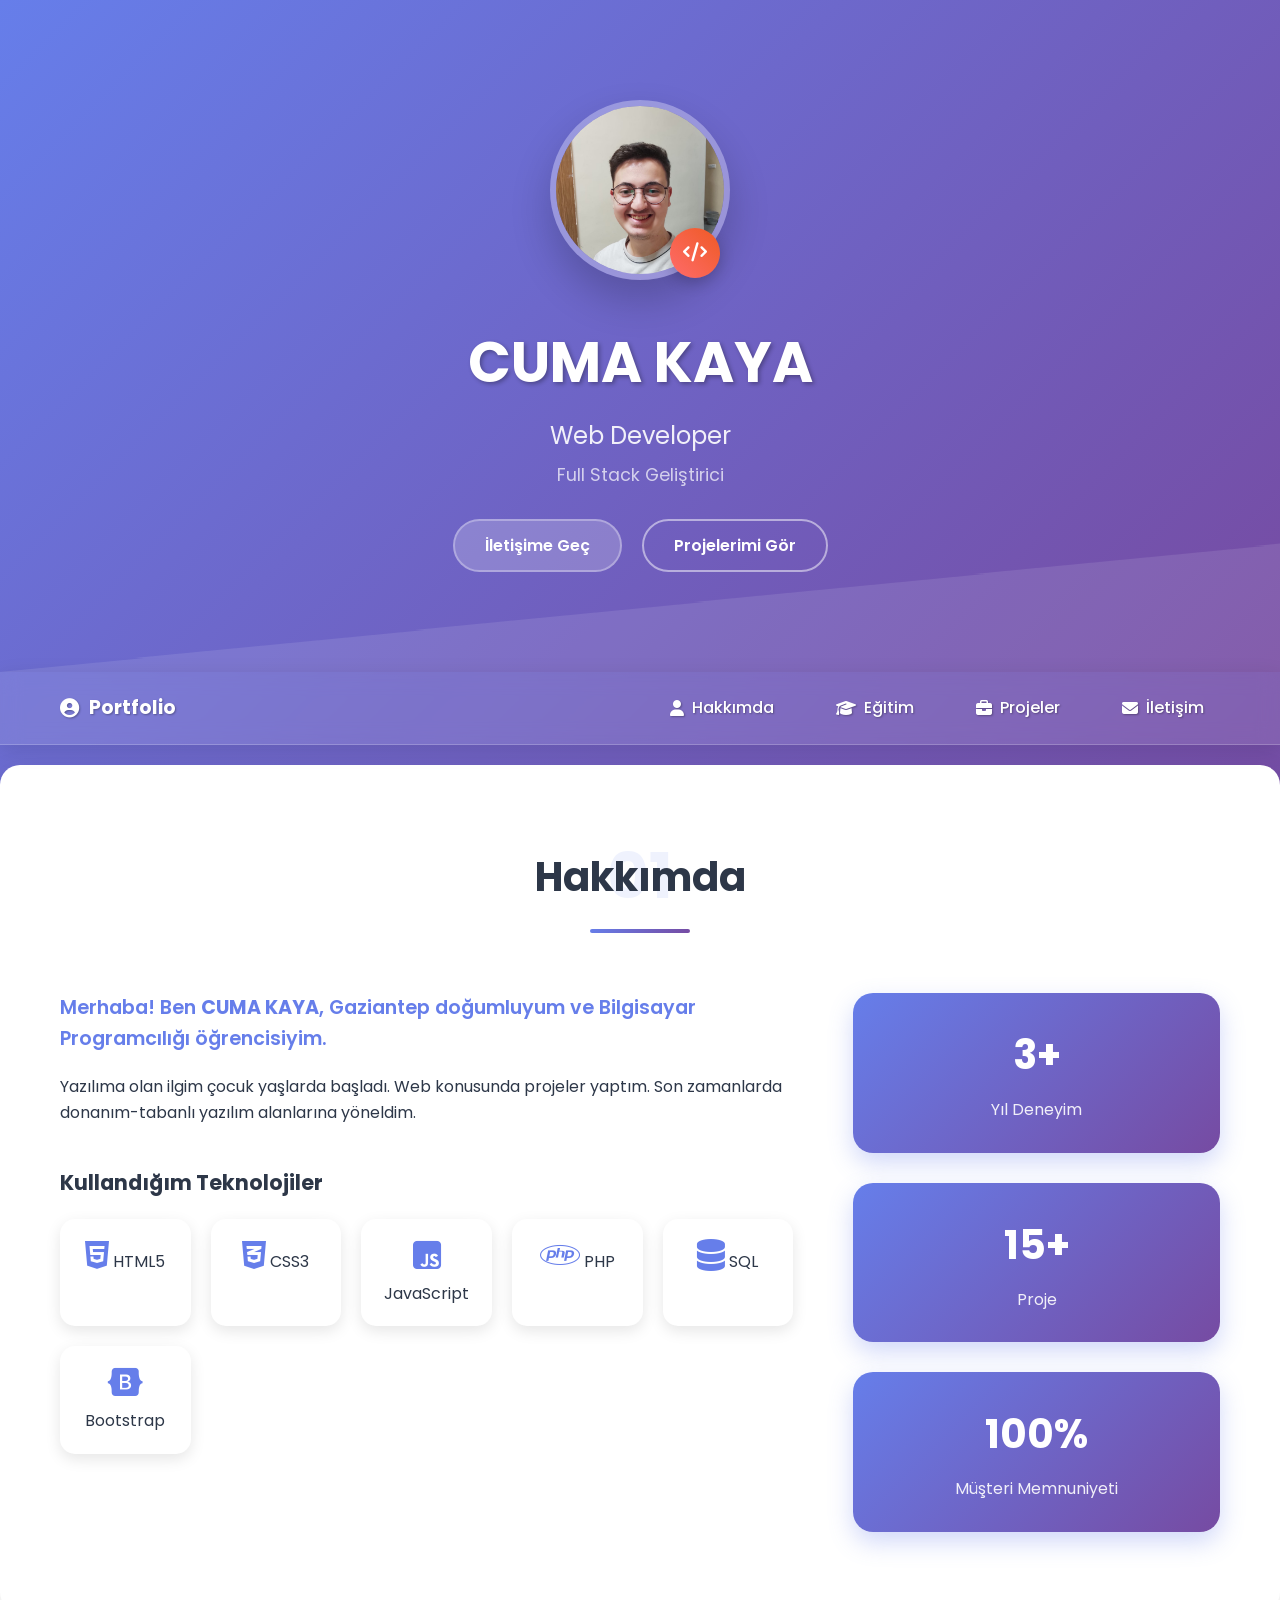
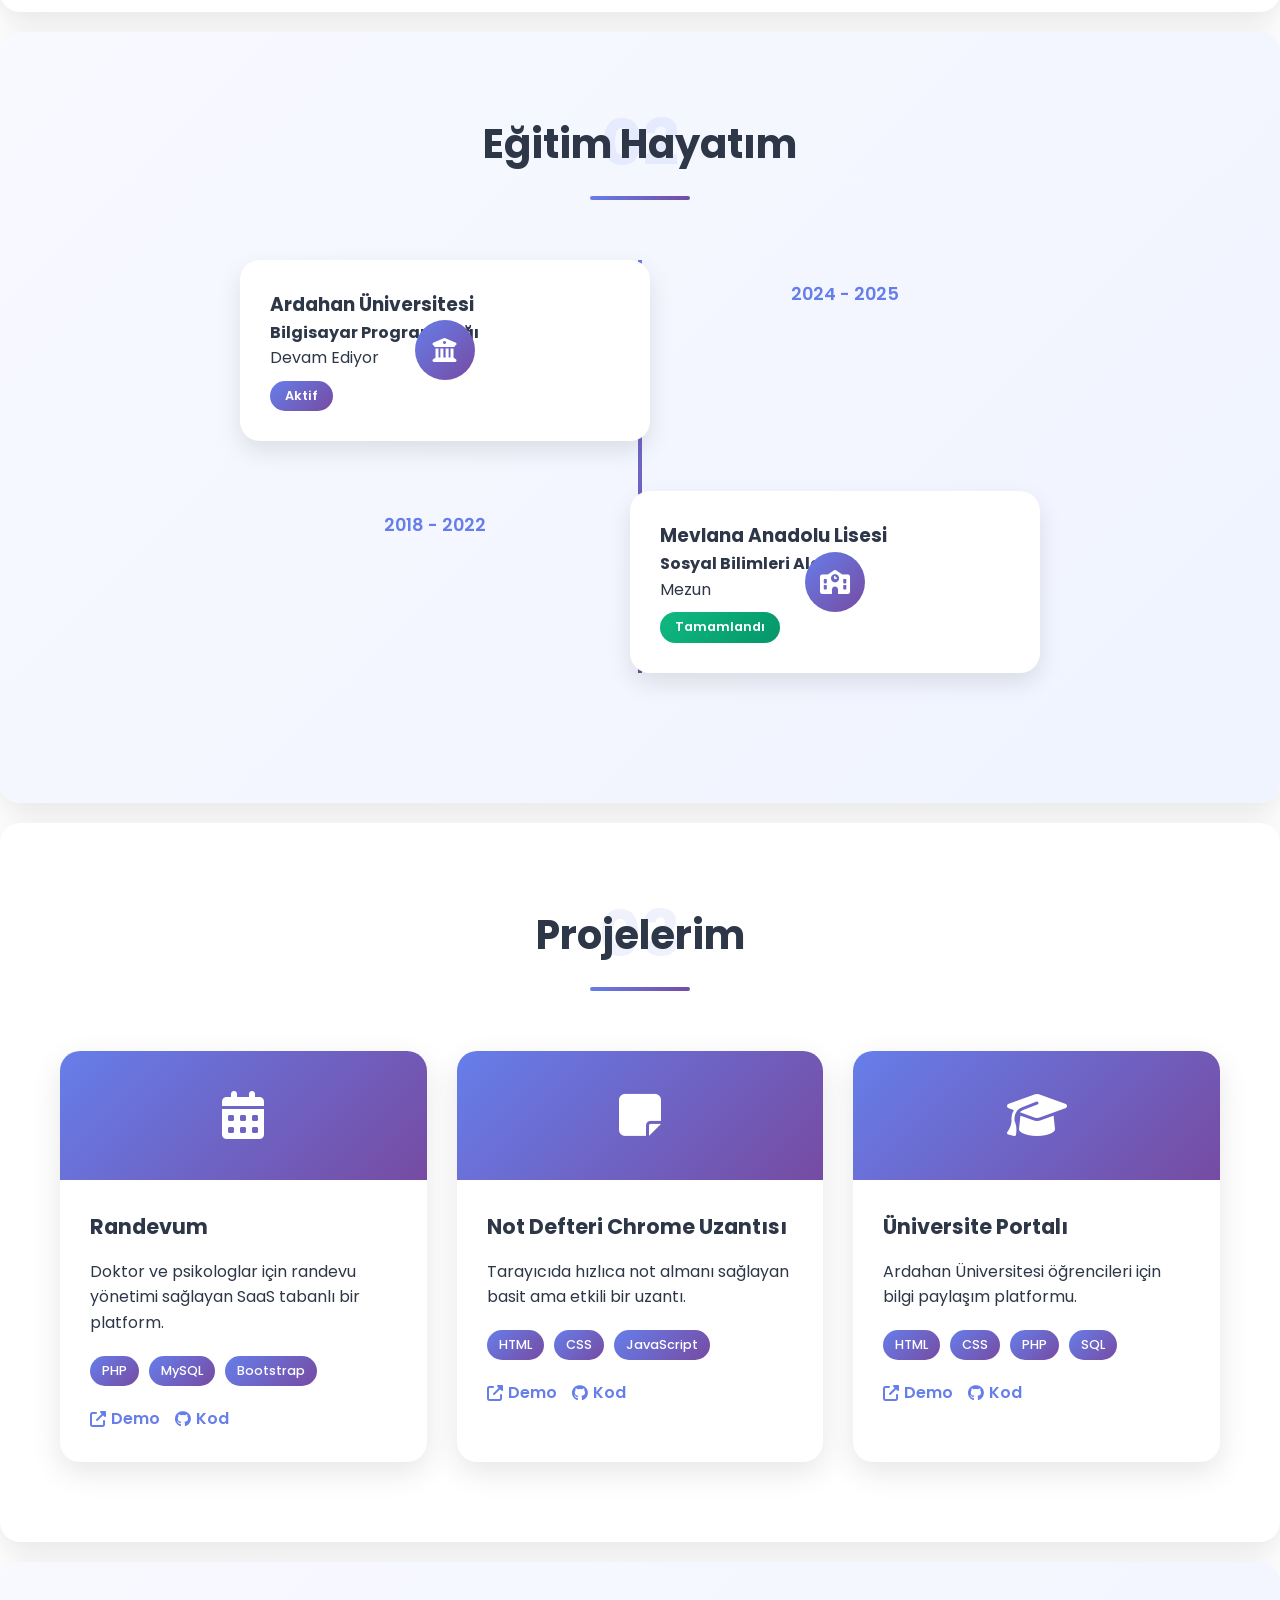
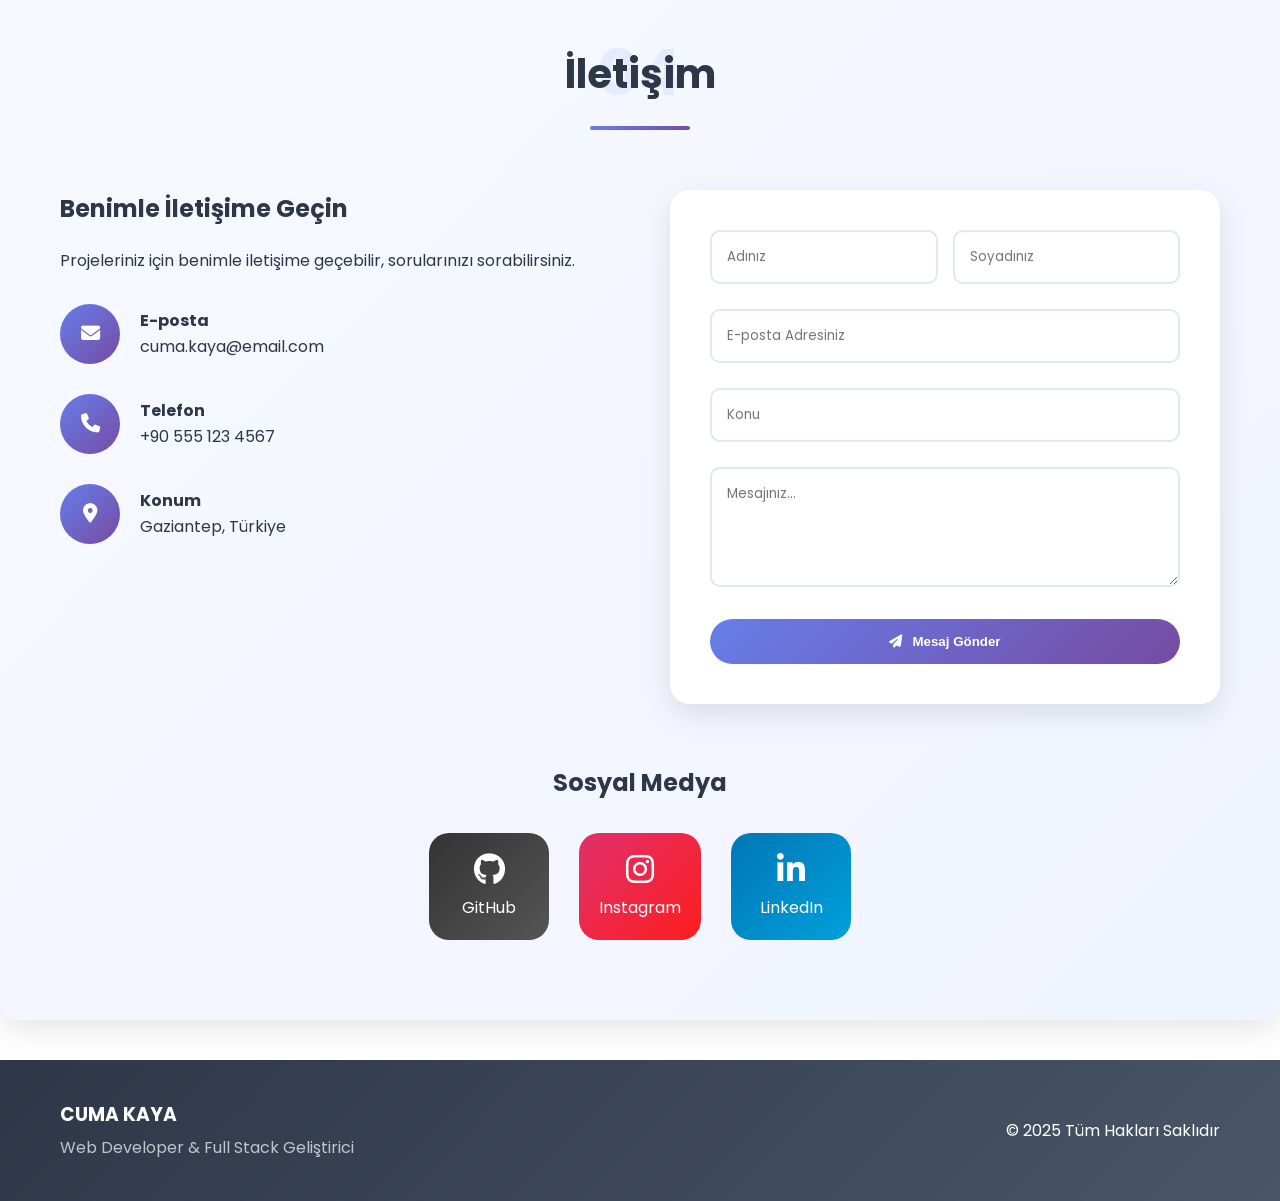
==== index.html @ f55d23ac "Add files via upload" ====
<!DOCTYPE html>
<html lang="tr">
<head>
    <meta charset="UTF-8">
    <meta name="viewport" content="width=device-width, initial-scale=1.0">
    <title>CUMA KAYA - CV Web Sitem</title>
    <link rel="stylesheet" href="style.css">
    <!-- Font Awesome CDN için -->
    <link rel="stylesheet" href="https://cdnjs.cloudflare.com/ajax/libs/font-awesome/6.4.0/css/all.min.css">
    <!-- Google Fonts -->
    <link href="https://fonts.googleapis.com/css2?family=Poppins:wght@300;400;500;600;700&display=swap" rel="stylesheet">
</head>
<body>
    <!-- Header ve Profil -->
    <header>
        <div class="header-bg"></div>
        <div class="container">
            <div class="profil-container">
                <img src="ck.jpg" alt="CUMA KAYA Profil Fotoğrafı" class="profil-resmi">
                <div class="profil-badge">
                    <i class="fas fa-code"></i>
                </div>
            </div>
            <h1>CUMA KAYA</h1>
            <p class="meslek">Web Developer</p>
            <p class="alt-baslik">Full Stack Geliştirici</p>
            <div class="header-buttons">
                <a href="#iletisim" class="btn-primary">İletişime Geç</a>
                <a href="#calismalarim" class="btn-secondary">Projelerimi Gör</a>
            </div>
        </div>
    </header>

    <!-- Navigasyon -->
    <nav>
        <div class="container">
            <div class="nav-brand">
                <i class="fas fa-user-circle"></i>
                <span>Portfolio</span>
            </div>
            <ul class="nav-menu">
                <li><a href="#hakkimda"><i class="fas fa-user"></i> Hakkımda</a></li>
                <li><a href="#egitimlerim"><i class="fas fa-graduation-cap"></i> Eğitim</a></li>
                <li><a href="#calismalarim"><i class="fas fa-briefcase"></i> Projeler</a></li>
                <li><a href="#iletisim"><i class="fas fa-envelope"></i> İletişim</a></li>
            </ul>
            <div class="hamburger">
                <span></span>
                <span></span>
                <span></span>
            </div>
        </div>
    </nav>

    <main>
        <!-- Hakkımda Bölümü -->
        <section id="hakkimda" class="bolum">
            <div class="container">
                <div class="bolum-header">
                    <span class="bolum-number">01</span>
                    <h2>Hakkımda</h2>
                    <div class="bolum-line"></div>
                </div>
                <div class="hakkimda-content">
                    <div class="hakkimda-text">
                        <p class="intro-text">Merhaba! Ben <strong>CUMA KAYA</strong>, Gaziantep doğumluyum ve Bilgisayar Programcılığı öğrencisiyim.</p>
                        <p>Yazılıma olan ilgim çocuk yaşlarda başladı. Web konusunda projeler yaptım. Son zamanlarda donanım-tabanlı yazılım alanlarına yöneldim.</p>
                        
                        <div class="teknolojiler">
                            <h3>Kullandığım Teknolojiler</h3>
                            <div class="tech-grid">
                                <div class="tech-item">
                                    <i class="fab fa-html5"></i>
                                    <span>HTML5</span>
                                </div>
                                <div class="tech-item">
                                    <i class="fab fa-css3-alt"></i>
                                    <span>CSS3</span>
                                </div>
                                <div class="tech-item">
                                    <i class="fab fa-js-square"></i>
                                    <span>JavaScript</span>
                                </div>
                                <div class="tech-item">
                                    <i class="fab fa-php"></i>
                                    <span>PHP</span>
                                </div>
                                <div class="tech-item">
                                    <i class="fas fa-database"></i>
                                    <span>SQL</span>
                                </div>
                                <div class="tech-item">
                                    <i class="fab fa-bootstrap"></i>
                                    <span>Bootstrap</span>
                                </div>
                            </div>
                        </div>
                    </div>
                    <div class="hakkimda-stats">
                        <div class="stat-item">
                            <div class="stat-number">3+</div>
                            <div class="stat-label">Yıl Deneyim</div>
                        </div>
                        <div class="stat-item">
                            <div class="stat-number">15+</div>
                            <div class="stat-label">Proje</div>
                        </div>
                        <div class="stat-item">
                            <div class="stat-number">100%</div>
                            <div class="stat-label">Müşteri Memnuniyeti</div>
                        </div>
                    </div>
                </div>
            </div>
        </section>

        <!-- Eğitimlerim Bölümü -->
        <section id="egitimlerim" class="bolum">
            <div class="container">
                <div class="bolum-header">
                    <span class="bolum-number">02</span>
                    <h2>Eğitim Hayatım</h2>
                    <div class="bolum-line"></div>
                </div>
                <div class="timeline">
                    <div class="timeline-item">
                        <div class="timeline-date">2024 - 2025</div>
                        <div class="timeline-content">
                            <div class="timeline-icon">
                                <i class="fas fa-university"></i>
                            </div>
                            <h3>Ardahan Üniversitesi</h3>
                            <h4>Bilgisayar Programcılığı</h4>
                            <p>Devam Ediyor</p>
                            <div class="timeline-badge">Aktif</div>
                        </div>
                    </div>
                    <div class="timeline-item">
                        <div class="timeline-date">2018 - 2022</div>
                        <div class="timeline-content">
                            <div class="timeline-icon">
                                <i class="fas fa-school"></i>
                            </div>
                            <h3>Mevlana Anadolu Lisesi</h3>
                            <h4>Sosyal Bilimleri Alanı</h4>
                            <p>Mezun</p>
                            <div class="timeline-badge completed">Tamamlandı</div>
                        </div>
                    </div>
                </div>
            </div>
        </section>

        <!-- Çalışmalarım Bölümü -->
        <section id="calismalarim" class="bolum">
            <div class="container">
                <div class="bolum-header">
                    <span class="bolum-number">03</span>
                    <h2>Projelerim</h2>
                    <div class="bolum-line"></div>
                </div>
                <div class="projeler-grid">
                    <div class="proje-kart">
                        <div class="proje-image">
                            <i class="fas fa-calendar-alt"></i>
                        </div>
                        <div class="proje-content">
                            <h3>Randevum</h3>
                            <p>Doktor ve psikologlar için randevu yönetimi sağlayan SaaS tabanlı bir platform.</p>
                            <div class="proje-tech">
                                <span>PHP</span>
                                <span>MySQL</span>
                                <span>Bootstrap</span>
                            </div>
                            <div class="proje-links">
                                <a href="#" class="proje-link">
                                    <i class="fas fa-external-link-alt"></i>
                                    Demo
                                </a>
                                <a href="#" class="proje-link">
                                    <i class="fab fa-github"></i>
                                    Kod
                                </a>
                            </div>
                        </div>
                    </div>

                    <div class="proje-kart">
                        <div class="proje-image">
                            <i class="fas fa-sticky-note"></i>
                        </div>
                        <div class="proje-content">
                            <h3>Not Defteri Chrome Uzantısı</h3>
                            <p>Tarayıcıda hızlıca not almanı sağlayan basit ama etkili bir uzantı.</p>
                            <div class="proje-tech">
                                <span>HTML</span>
                                <span>CSS</span>
                                <span>JavaScript</span>
                            </div>
                            <div class="proje-links">
                                <a href="#" class="proje-link">
                                    <i class="fas fa-external-link-alt"></i>
                                    Demo
                                </a>
                                <a href="#" class="proje-link">
                                    <i class="fab fa-github"></i>
                                    Kod
                                </a>
                            </div>
                        </div>
                    </div>

                    <div class="proje-kart">
                        <div class="proje-image">
                            <i class="fas fa-graduation-cap"></i>
                        </div>
                        <div class="proje-content">
                            <h3>Üniversite Portalı</h3>
                            <p>Ardahan Üniversitesi öğrencileri için bilgi paylaşım platformu.</p>
                            <div class="proje-tech">
                                <span>HTML</span>
                                <span>CSS</span>
                                <span>PHP</span>
                                <span>SQL</span>
                            </div>
                            <div class="proje-links">
                                <a href="#" class="proje-link">
                                    <i class="fas fa-external-link-alt"></i>
                                    Demo
                                </a>
                                <a href="#" class="proje-link">
                                    <i class="fab fa-github"></i>
                                    Kod
                                </a>
                            </div>
                        </div>
                    </div>
                </div>
            </div>
        </section>

        <!-- İletişim Bölümü -->
        <section id="iletisim" class="bolum">
            <div class="container">
                <div class="bolum-header">
                    <span class="bolum-number">04</span>
                    <h2>İletişim</h2>
                    <div class="bolum-line"></div>
                </div>
                <div class="iletisim-wrapper">
                    <div class="iletisim-info">
                        <h3>Benimle İletişime Geçin</h3>
                        <p>Projeleriniz için benimle iletişime geçebilir, sorularınızı sorabilirsiniz.</p>
                        
                        <div class="iletisim-item">
                            <div class="iletisim-icon">
                                <i class="fas fa-envelope"></i>
                            </div>
                            <div>
                                <h4>E-posta</h4>
                                <p>cuma.kaya@email.com</p>
                            </div>
                        </div>
                        
                        <div class="iletisim-item">
                            <div class="iletisim-icon">
                                <i class="fas fa-phone"></i>
                            </div>
                            <div>
                                <h4>Telefon</h4>
                                <p>+90 555 123 4567</p>
                            </div>
                        </div>
                        
                        <div class="iletisim-item">
                            <div class="iletisim-icon">
                                <i class="fas fa-map-marker-alt"></i>
                            </div>
                            <div>
                                <h4>Konum</h4>
                                <p>Gaziantep, Türkiye</p>
                            </div>
                        </div>
                    </div>

                    <form class="iletisim-form">
                        <div class="form-group">
                            <div class="form-row">
                                <input type="text" name="ad" placeholder="Adınız" required>
                                <input type="text" name="soyad" placeholder="Soyadınız" required>
                            </div>
                        </div>
                        <div class="form-group">
                            <input type="email" name="mail" placeholder="E-posta Adresiniz" required>
                        </div>
                        <div class="form-group">
                            <input type="text" name="konu" placeholder="Konu" required>
                        </div>
                        <div class="form-group">
                            <textarea name="mesaj" placeholder="Mesajınız..." required></textarea>
                        </div>
                        <button type="submit" class="form-submit">
                            <i class="fas fa-paper-plane"></i>
                            Mesaj Gönder
                        </button>
                    </form>
                </div>

                <div class="sosyal-medya">
                    <h3>Sosyal Medya</h3>
                    <div class="sosyal-links">
                        <a href="https://github.com/cumakaya0000" class="sosyal-link github">
                            <i class="fab fa-github"></i>
                            <span>GitHub</span>
                        </a>
                        <a href="https://www.instagram.com/" class="sosyal-link instagram">
                            <i class="fab fa-instagram"></i>
                            <span>Instagram</span>
                        </a>
                        <a href="https://www.linkedin.com/in/cuma-kaya-66546a2a5/" class="sosyal-link linkedin">
                            <i class="fab fa-linkedin-in"></i>
                            <span>LinkedIn</span>
                        </a>
                    </div>
                </div>
            </div>
        </section>
    </main>

    <!-- Footer -->
    <footer>
        <div class="container">
            <div class="footer-content">
                <div class="footer-left">
                    <h3>CUMA KAYA</h3>
                    <p>Web Developer & Full Stack Geliştirici</p>
                </div>
                <div class="footer-right">
                    <p>© 2025 Tüm Hakları Saklıdır</p>
                </div>
            </div>
        </div>
    </footer>
</body>
</html>
---- style.css ----
/* Genel Stiller */
* {
    margin: 0;
    padding: 0;
    box-sizing: border-box;
}

html {
    scroll-behavior: smooth;
}

body {
    font-family: 'Poppins', sans-serif;
    line-height: 1.6;
    color: #2d3748;
    background: linear-gradient(135deg, #667eea 0%, #764ba2 100%);
    background-attachment: fixed;
}

.container {
    width: 100%;
    max-width: 1200px;
    margin: 0 auto;
    padding: 0 20px;
}

/* Header Stili */
header {
    background: linear-gradient(135deg, #667eea 0%, #764ba2 100%);
    color: white;
    text-align: center;
    padding: 100px 0;
    position: relative;
    overflow: hidden;
}

.header-bg {
    position: absolute;
    top: 0;
    left: 0;
    right: 0;
    bottom: 0;
    background: url('data:image/svg+xml,<svg xmlns="http://www.w3.org/2000/svg" viewBox="0 0 1000 100" fill="white" opacity="0.1"><polygon points="1000,100 1000,0 0,100"/></svg>');
    background-size: cover;
}

.profil-container {
    position: relative;
    display: inline-block;
    margin-bottom: 30px;
}

.profil-resmi {
    width: 180px;
    height: 180px;
    border-radius: 50%;
    border: 6px solid rgba(255, 255, 255, 0.3);
    object-fit: cover;
    box-shadow: 0 20px 40px rgba(0, 0, 0, 0.2);
    transition: transform 0.3s ease;
}

.profil-resmi:hover {
    transform: scale(1.05);
}

.profil-badge {
    position: absolute;
    bottom: 10px;
    right: 10px;
    background: linear-gradient(45deg, #ff6b6b, #ee5a24);
    color: white;
    width: 50px;
    height: 50px;
    border-radius: 50%;
    display: flex;
    align-items: center;
    justify-content: center;
    font-size: 1.2rem;
    box-shadow: 0 5px 15px rgba(0, 0, 0, 0.2);
}

header h1 {
    font-size: 3.5rem;
    margin-bottom: 10px;
    font-weight: 700;
    text-shadow: 2px 2px 4px rgba(0, 0, 0, 0.3);
}

.meslek {
    font-size: 1.5rem;
    margin-bottom: 5px;
    color: rgba(255, 255, 255, 0.9);
}

.alt-baslik {
    font-size: 1.1rem;
    color: rgba(255, 255, 255, 0.7);
    margin-bottom: 30px;
}

.header-buttons {
    display: flex;
    gap: 20px;
    justify-content: center;
    flex-wrap: wrap;
}

.btn-primary, .btn-secondary {
    padding: 12px 30px;
    border-radius: 50px;
    text-decoration: none;
    font-weight: 600;
    transition: all 0.3s ease;
    display: inline-flex;
    align-items: center;
    gap: 8px;
}

.btn-primary {
    background: rgba(255, 255, 255, 0.2);
    color: white;
    border: 2px solid rgba(255, 255, 255, 0.3);
}

.btn-primary:hover {
    background: white;
    color: #667eea;
    transform: translateY(-2px);
}

.btn-secondary {
    background: transparent;
    color: white;
    border: 2px solid rgba(255, 255, 255, 0.5);
}

.btn-secondary:hover {
    background: rgba(255, 255, 255, 0.1);
    transform: translateY(-2px);
}

/* Navigasyon Stili - TRANSPARAN YAPILDI */
nav {
    background: rgba(255, 255, 255, 0.1); /* Transparan arka plan */
    backdrop-filter: blur(10px); /* Bulanık cam efekti */
    -webkit-backdrop-filter: blur(10px); /* Safari için destek */
    position: sticky;
    top: 0;
    z-index: 1000;
    box-shadow: 0 5px 20px rgba(0, 0, 0, 0.1);
    border-bottom: 1px solid rgba(255, 255, 255, 0.2); /* İnce bir sınır ekledim */
}

nav .container {
    display: flex;
    justify-content: space-between;
    align-items: center;
    padding: 15px 20px;
}

.nav-brand {
    display: flex;
    align-items: center;
    gap: 10px;
    font-weight: 700;
    color: white; /* Rengi beyaza değiştirdim */
    font-size: 1.2rem;
    text-shadow: 1px 1px 2px rgba(0, 0, 0, 0.3); /* Okunabilirlik için gölge ekledim */
}

.nav-menu {
    display: flex;
    list-style: none;
    gap: 30px;
}

.nav-menu li a {
    color: white; /* Rengi beyaza değiştirdim */
    text-decoration: none;
    font-weight: 500;
    display: flex;
    align-items: center;
    gap: 8px;
    padding: 8px 16px;
    border-radius: 25px;
    transition: all 0.3s ease;
    text-shadow: 1px 1px 2px rgba(0, 0, 0, 0.3); /* Okunabilirlik için gölge ekledim */
}

.nav-menu li a:hover {
    background: rgba(255, 255, 255, 0.2); /* Hover efektini değiştirdim */
    transform: translateY(-2px);
}

.hamburger {
    display: none;
    flex-direction: column;
    cursor: pointer;
}

.hamburger span {
    width: 25px;
    height: 3px;
    background: white; /* Rengi beyaza değiştirdim */
    margin: 3px 0;
    transition: 0.3s;
}

/* Bölüm Stili */
.bolum {
    padding: 80px 0;
    background: white;
    margin: 20px 0;
    border-radius: 20px;
    box-shadow: 0 10px 30px rgba(0, 0, 0, 0.1);
}

.bolum:nth-child(even) {
    background: linear-gradient(135deg, #f8f9ff 0%, #f0f4ff 100%);
}

.bolum-header {
    text-align: center;
    margin-bottom: 60px;
    position: relative;
}

.bolum-number {
    font-size: 4rem;
    font-weight: 700;
    color: rgba(102, 126, 234, 0.1);
    position: absolute;
    top: -20px;
    left: 50%;
    transform: translateX(-50%);
    z-index: 1;
}

.bolum-header h2 {
    font-size: 2.5rem;
    color: #2d3748;
    margin-bottom: 20px;
    position: relative;
    z-index: 2;
}

.bolum-line {
    width: 100px;
    height: 4px;
    background: linear-gradient(135deg, #667eea, #764ba2);
    margin: 0 auto;
    border-radius: 2px;
}

/* Hakkımda Stili */
.hakkimda-content {
    display: grid;
    grid-template-columns: 2fr 1fr;
    gap: 60px;
    align-items: start;
}

.intro-text {
    font-size: 1.2rem;
    color: #667eea;
    font-weight: 600;
    margin-bottom: 20px;
}

.teknolojiler {
    margin-top: 40px;
}

.teknolojiler h3 {
    color: #2d3748;
    margin-bottom: 20px;
    font-size: 1.3rem;
}

.tech-grid {
    display: grid;
    grid-template-columns: repeat(auto-fit, minmax(120px, 1fr));
    gap: 20px;
}

.tech-item {
    background: white;
    padding: 20px;
    border-radius: 15px;
    text-align: center;
    box-shadow: 0 5px 15px rgba(0, 0, 0, 0.1);
    transition: transform 0.3s ease;
}

.tech-item:hover {
    transform: translateY(-5px);
}

.tech-item i {
    font-size: 2rem;
    color: #667eea;
    margin-bottom: 10px;
}

.hakkimda-stats {
    display: flex;
    flex-direction: column;
    gap: 30px;
}

.stat-item {
    background: linear-gradient(135deg, #667eea, #764ba2);
    color: white;
    padding: 30px;
    border-radius: 20px;
    text-align: center;
    box-shadow: 0 10px 25px rgba(102, 126, 234, 0.3);
}

.stat-number {
    font-size: 2.5rem;
    font-weight: 700;
    margin-bottom: 10px;
}

.stat-label {
    font-size: 1rem;
    opacity: 0.9;
}

/* Timeline Stili */
.timeline {
    position: relative;
    max-width: 800px;
    margin: 0 auto;
}

.timeline::before {
    content: '';
    position: absolute;
    left: 50%;
    top: 0;
    bottom: 0;
    width: 4px;
    background: linear-gradient(135deg, #667eea, #764ba2);
    transform: translateX(-50%);
}

.timeline-item {
    display: flex;
    margin-bottom: 50px;
    position: relative;
}

.timeline-item:nth-child(odd) {
    flex-direction: row-reverse;
}

.timeline-date {
    flex: 1;
    padding: 20px;
    text-align: center;
    font-weight: 600;
    color: #667eea;
    font-size: 1.1rem;
}

.timeline-content {
    flex: 1;
    background: white;
    padding: 30px;
    border-radius: 20px;
    box-shadow: 0 10px 25px rgba(0, 0, 0, 0.1);
    position: relative;
}

.timeline-icon {
    position: absolute;
    left: 50%;
    top: 50%;
    transform: translate(-50%, -50%);
    width: 60px;
    height: 60px;
    background: linear-gradient(135deg, #667eea, #764ba2);
    border-radius: 50%;
    display: flex;
    align-items: center;
    justify-content: center;
    color: white;
    font-size: 1.5rem;
    z-index: 10;
}

.timeline-badge {
    display: inline-block;
    padding: 5px 15px;
    border-radius: 20px;
    font-size: 0.8rem;
    font-weight: 600;
    margin-top: 10px;
}

.timeline-badge {
    background: linear-gradient(135deg, #667eea, #764ba2);
    color: white;
}

.timeline-badge.completed {
    background: linear-gradient(135deg, #10b981, #059669);
}

/* Projeler Stili */
.projeler-grid {
    display: grid;
    grid-template-columns: repeat(auto-fit, minmax(350px, 1fr));
    gap: 30px;
}

.proje-kart {
    background: white;
    border-radius: 20px;
    overflow: hidden;
    box-shadow: 0 10px 30px rgba(0, 0, 0, 0.1);
    transition: transform 0.3s ease;
}

.proje-kart:hover {
    transform: translateY(-10px);
}

.proje-image {
    background: linear-gradient(135deg, #667eea, #764ba2);
    color: white;
    padding: 40px;
    text-align: center;
}

.proje-image i {
    font-size: 3rem;
}

.proje-content {
    padding: 30px;
}

.proje-content h3 {
    color: #2d3748;
    margin-bottom: 15px;
    font-size: 1.3rem;
}

.proje-tech {
    display: flex;
    flex-wrap: wrap;
    gap: 10px;
    margin: 20px 0;
}

.proje-tech span {
    background: linear-gradient(135deg, #667eea, #764ba2);
    color: white;
    padding: 5px 12px;
    border-radius: 15px;
    font-size: 0.8rem;
    font-weight: 500;
}

.proje-links {
    display: flex;
    gap: 15px;
    margin-top: 20px;
}

.proje-link {
    color: #667eea;
    text-decoration: none;
    font-weight: 600;
    display: flex;
    align-items: center;
    gap: 5px;
    transition: color 0.3s ease;
}

.proje-link:hover {
    color: #764ba2;
}

/* İletişim Stili */
.iletisim-wrapper {
    display: grid;
    grid-template-columns: 1fr 1fr;
    gap: 60px;
    margin-bottom: 60px;
}

.iletisim-info h3 {
    color: #2d3748;
    margin-bottom: 20px;
    font-size: 1.5rem;
}

.iletisim-item {
    display: flex;
    align-items: center;
    gap: 20px;
    margin: 30px 0;
}

.iletisim-icon {
    width: 60px;
    height: 60px;
    background: linear-gradient(135deg, #667eea, #764ba2);
    color: white;
    border-radius: 50%;
    display: flex;
    align-items: center;
    justify-content: center;
    font-size: 1.2rem;
}

.iletisim-form {
    background: white;
    padding: 40px;
    border-radius: 20px;
    box-shadow: 0 10px 30px rgba(0, 0, 0, 0.1);
}

.form-group {
    margin-bottom: 25px;
}

.form-row {
    display: flex;
    gap: 15px;
}

.iletisim-form input,
.iletisim-form textarea {
    width: 100%;
    padding: 15px;
    border: 2px solid #e2e8f0;
    border-radius: 10px;
    font-family: inherit;
    transition: border-color 0.3s ease;
}

.iletisim-form input:focus,
.iletisim-form textarea:focus {
    outline: none;
    border-color: #667eea;
}

.iletisim-form textarea {
    min-height: 120px;
    resize: vertical;
}

.form-submit {
    background: linear-gradient(135deg, #667eea, #764ba2);
    color: white;
    border: none;
    padding: 15px 30px;
    border-radius: 50px;
    cursor: pointer;
    font-weight: 600;
    width: 100%;
    display: flex;
    align-items: center;
    justify-content: center;
    gap: 10px;
    transition: transform 0.3s ease;
}

.form-submit:hover {
    transform: translateY(-2px);
}

/* Sosyal Medya Stili */
.sosyal-medya {
    text-align: center;
}

.sosyal-medya h3 {
    color: #2d3748;
    margin-bottom: 30px;
    font-size: 1.5rem;
}

.sosyal-links {
    display: flex;
    justify-content: center;
    gap: 30px;
    flex-wrap: wrap;
}

.sosyal-link {
    display: flex;
    flex-direction: column;
    align-items: center;
    text-decoration: none;
    color: white;
    padding: 20px;
    border-radius: 20px;
    transition: transform 0.3s ease;
    min-width: 120px;
}

.sosyal-link:hover {
    transform: translateY(-5px);
}

.sosyal-link.github {
    background: linear-gradient(135deg, #333, #555);
}

.sosyal-link.instagram {
    background: linear-gradient(135deg, #e1306c, #fd1d1d);
}

.sosyal-link.linkedin {
    background: linear-gradient(135deg, #0077b5, #00a0dc);
}

.sosyal-link i {
    font-size: 2rem;
    margin-bottom: 10px;
}

/* Footer Stili */
footer {
    background: linear-gradient(135deg, #2d3748, #4a5568);
    color: white;
    padding: 40px 0;
    margin-top: 40px;
}

.footer-content {
    display: flex;
    justify-content: space-between;
    align-items: center;
}

.footer-left h3 {
    margin-bottom: 5px;
}

.footer-left p {
    color: rgba(255, 255, 255, 0.7);
}

/* Responsive Tasarım */
@media (max-width: 768px) {
    .nav-menu {
        display: none;
    }
    
    .hamburger {
        display: flex;
    }
    
    .hakkimda-content {
        grid-template-columns: 1fr;
        gap: 40px;
    }
    
    .timeline::before {
        left: 30px;
    }
    
    .timeline-item {
        flex-direction: column;
        padding-left: 60px;
    }
    
    .timeline-item:nth-child(odd) {
        flex-direction: column;
    }
    
    .timeline-icon {
        left: 30px;
    }
    
    .iletisim-wrapper {
        grid-template-columns: 1fr;
        gap: 40px;
    }
    
    .form-row {
        flex-direction: column;
        gap: 0;
    }
    
    .footer-content {
        flex-direction: column;
        gap: 20px;
        text-align: center;
    }
    
    .header-buttons {
        flex-direction: column;
        align-items: center;
    }
    
    header h1 {
        font-size: 2.5rem;
    }
}

@media (max-width: 480px) {
    .projeler-grid {
        grid-template-columns: 1fr;
    }
    
    .sosyal-links {
        flex-direction: column;
        align-items: center;
    }
    
    .hakkimda-stats {
        flex-direction: row;
        flex-wrap: wrap;
    }
    
    .stat-item {
        flex: 1;
        min-width: 150px;
    }
}
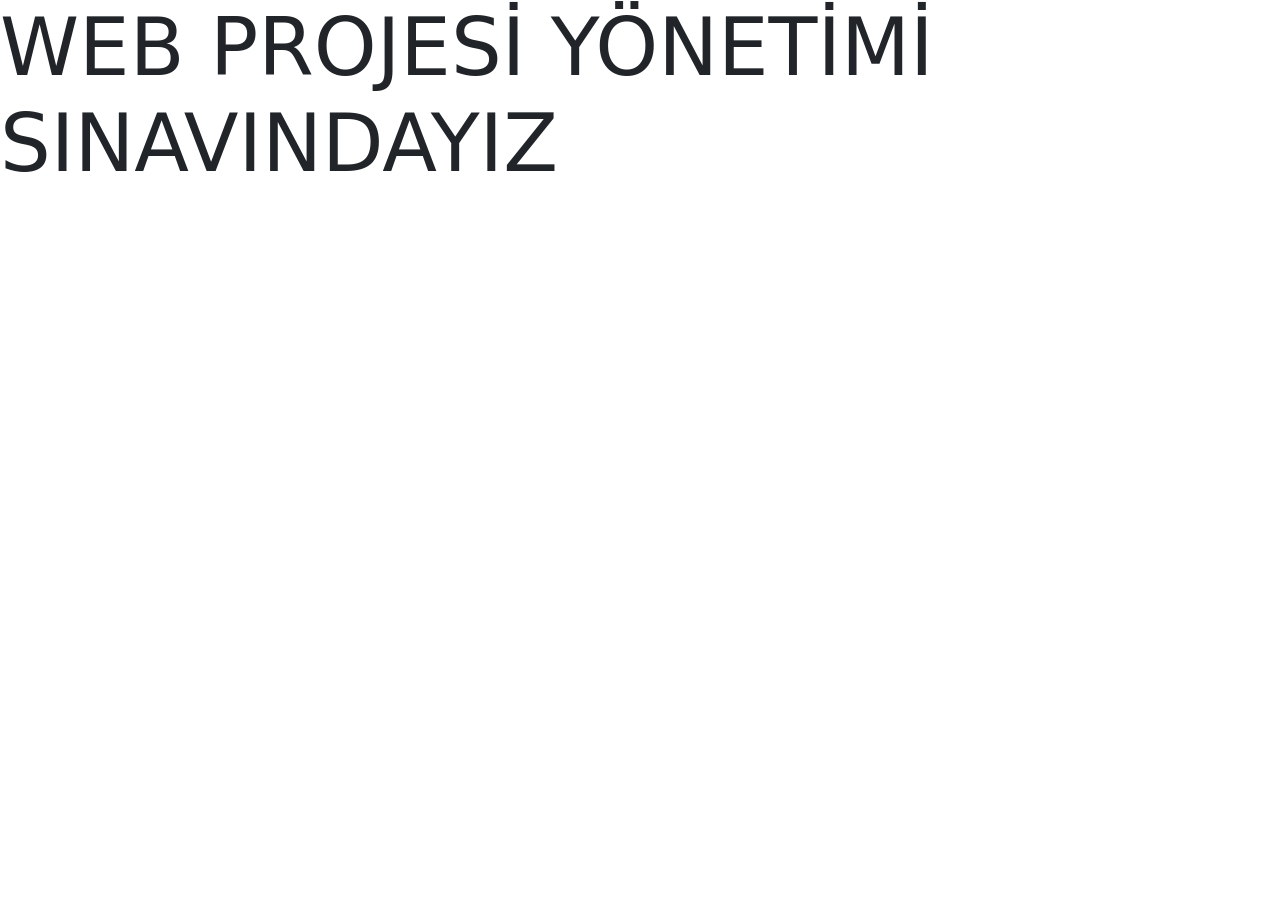
==== commit e9213912: "Add files via upload" ====
--- a/index.html
+++ b/index.html
@@ -1,345 +1,24 @@
 <!DOCTYPE html>
-<html lang="tr">
+<html lang="en">
 <head>
     <meta charset="UTF-8">
     <meta name="viewport" content="width=device-width, initial-scale=1.0">
-    <title>CUMA KAYA - CV Web Sitem</title>
-    <link rel="stylesheet" href="style.css">
-    <!-- Font Awesome CDN için -->
-    <link rel="stylesheet" href="https://cdnjs.cloudflare.com/ajax/libs/font-awesome/6.4.0/css/all.min.css">
-    <!-- Google Fonts -->
-    <link href="https://fonts.googleapis.com/css2?family=Poppins:wght@300;400;500;600;700&display=swap" rel="stylesheet">
+    <title>Document</title>
+   <link href="https://cdn.jsdelivr.net/npm/bootstrap@5.3.6/dist/css/bootstrap.min.css" rel="stylesheet" integrity="sha384-4Q6Gf2aSP4eDXB8Miphtr37CMZZQ5oXLH2yaXMJ2w8e2ZtHTl7GptT4jmndRuHDT" crossorigin="anonymous">
+  </head>
 </head>
 <body>
-    <!-- Header ve Profil -->
-    <header>
-        <div class="header-bg"></div>
-        <div class="container">
-            <div class="profil-container">
-                <img src="ck.jpg" alt="CUMA KAYA Profil Fotoğrafı" class="profil-resmi">
-                <div class="profil-badge">
-                    <i class="fas fa-code"></i>
-                </div>
-            </div>
-            <h1>CUMA KAYA</h1>
-            <p class="meslek">Web Developer</p>
-            <p class="alt-baslik">Full Stack Geliştirici</p>
-            <div class="header-buttons">
-                <a href="#iletisim" class="btn-primary">İletişime Geç</a>
-                <a href="#calismalarim" class="btn-secondary">Projelerimi Gör</a>
-            </div>
-        </div>
-    </header>
+    
 
-    <!-- Navigasyon -->
-    <nav>
-        <div class="container">
-            <div class="nav-brand">
-                <i class="fas fa-user-circle"></i>
-                <span>Portfolio</span>
-            </div>
-            <ul class="nav-menu">
-                <li><a href="#hakkimda"><i class="fas fa-user"></i> Hakkımda</a></li>
-                <li><a href="#egitimlerim"><i class="fas fa-graduation-cap"></i> Eğitim</a></li>
-                <li><a href="#calismalarim"><i class="fas fa-briefcase"></i> Projeler</a></li>
-                <li><a href="#iletisim"><i class="fas fa-envelope"></i> İletişim</a></li>
-            </ul>
-            <div class="hamburger">
-                <span></span>
-                <span></span>
-                <span></span>
-            </div>
-        </div>
-    </nav>
 
-    <main>
-        <!-- Hakkımda Bölümü -->
-        <section id="hakkimda" class="bolum">
-            <div class="container">
-                <div class="bolum-header">
-                    <span class="bolum-number">01</span>
-                    <h2>Hakkımda</h2>
-                    <div class="bolum-line"></div>
-                </div>
-                <div class="hakkimda-content">
-                    <div class="hakkimda-text">
-                        <p class="intro-text">Merhaba! Ben <strong>CUMA KAYA</strong>, Gaziantep doğumluyum ve Bilgisayar Programcılığı öğrencisiyim.</p>
-                        <p>Yazılıma olan ilgim çocuk yaşlarda başladı. Web konusunda projeler yaptım. Son zamanlarda donanım-tabanlı yazılım alanlarına yöneldim.</p>
-                        
-                        <div class="teknolojiler">
-                            <h3>Kullandığım Teknolojiler</h3>
-                            <div class="tech-grid">
-                                <div class="tech-item">
-                                    <i class="fab fa-html5"></i>
-                                    <span>HTML5</span>
-                                </div>
-                                <div class="tech-item">
-                                    <i class="fab fa-css3-alt"></i>
-                                    <span>CSS3</span>
-                                </div>
-                                <div class="tech-item">
-                                    <i class="fab fa-js-square"></i>
-                                    <span>JavaScript</span>
-                                </div>
-                                <div class="tech-item">
-                                    <i class="fab fa-php"></i>
-                                    <span>PHP</span>
-                                </div>
-                                <div class="tech-item">
-                                    <i class="fas fa-database"></i>
-                                    <span>SQL</span>
-                                </div>
-                                <div class="tech-item">
-                                    <i class="fab fa-bootstrap"></i>
-                                    <span>Bootstrap</span>
-                                </div>
-                            </div>
-                        </div>
-                    </div>
-                    <div class="hakkimda-stats">
-                        <div class="stat-item">
-                            <div class="stat-number">3+</div>
-                            <div class="stat-label">Yıl Deneyim</div>
-                        </div>
-                        <div class="stat-item">
-                            <div class="stat-number">15+</div>
-                            <div class="stat-label">Proje</div>
-                        </div>
-                        <div class="stat-item">
-                            <div class="stat-number">100%</div>
-                            <div class="stat-label">Müşteri Memnuniyeti</div>
-                        </div>
-                    </div>
-                </div>
-            </div>
-        </section>
 
-        <!-- Eğitimlerim Bölümü -->
-        <section id="egitimlerim" class="bolum">
-            <div class="container">
-                <div class="bolum-header">
-                    <span class="bolum-number">02</span>
-                    <h2>Eğitim Hayatım</h2>
-                    <div class="bolum-line"></div>
-                </div>
-                <div class="timeline">
-                    <div class="timeline-item">
-                        <div class="timeline-date">2024 - 2025</div>
-                        <div class="timeline-content">
-                            <div class="timeline-icon">
-                                <i class="fas fa-university"></i>
-                            </div>
-                            <h3>Ardahan Üniversitesi</h3>
-                            <h4>Bilgisayar Programcılığı</h4>
-                            <p>Devam Ediyor</p>
-                            <div class="timeline-badge">Aktif</div>
-                        </div>
-                    </div>
-                    <div class="timeline-item">
-                        <div class="timeline-date">2018 - 2022</div>
-                        <div class="timeline-content">
-                            <div class="timeline-icon">
-                                <i class="fas fa-school"></i>
-                            </div>
-                            <h3>Mevlana Anadolu Lisesi</h3>
-                            <h4>Sosyal Bilimleri Alanı</h4>
-                            <p>Mezun</p>
-                            <div class="timeline-badge completed">Tamamlandı</div>
-                        </div>
-                    </div>
-                </div>
-            </div>
-        </section>
 
-        <!-- Çalışmalarım Bölümü -->
-        <section id="calismalarim" class="bolum">
-            <div class="container">
-                <div class="bolum-header">
-                    <span class="bolum-number">03</span>
-                    <h2>Projelerim</h2>
-                    <div class="bolum-line"></div>
-                </div>
-                <div class="projeler-grid">
-                    <div class="proje-kart">
-                        <div class="proje-image">
-                            <i class="fas fa-calendar-alt"></i>
-                        </div>
-                        <div class="proje-content">
-                            <h3>Randevum</h3>
-                            <p>Doktor ve psikologlar için randevu yönetimi sağlayan SaaS tabanlı bir platform.</p>
-                            <div class="proje-tech">
-                                <span>PHP</span>
-                                <span>MySQL</span>
-                                <span>Bootstrap</span>
-                            </div>
-                            <div class="proje-links">
-                                <a href="#" class="proje-link">
-                                    <i class="fas fa-external-link-alt"></i>
-                                    Demo
-                                </a>
-                                <a href="#" class="proje-link">
-                                    <i class="fab fa-github"></i>
-                                    Kod
-                                </a>
-                            </div>
-                        </div>
-                    </div>
 
-                    <div class="proje-kart">
-                        <div class="proje-image">
-                            <i class="fas fa-sticky-note"></i>
-                        </div>
-                        <div class="proje-content">
-                            <h3>Not Defteri Chrome Uzantısı</h3>
-                            <p>Tarayıcıda hızlıca not almanı sağlayan basit ama etkili bir uzantı.</p>
-                            <div class="proje-tech">
-                                <span>HTML</span>
-                                <span>CSS</span>
-                                <span>JavaScript</span>
-                            </div>
-                            <div class="proje-links">
-                                <a href="#" class="proje-link">
-                                    <i class="fas fa-external-link-alt"></i>
-                                    Demo
-                                </a>
-                                <a href="#" class="proje-link">
-                                    <i class="fab fa-github"></i>
-                                    Kod
-                                </a>
-                            </div>
-                        </div>
-                    </div>
 
-                    <div class="proje-kart">
-                        <div class="proje-image">
-                            <i class="fas fa-graduation-cap"></i>
-                        </div>
-                        <div class="proje-content">
-                            <h3>Üniversite Portalı</h3>
-                            <p>Ardahan Üniversitesi öğrencileri için bilgi paylaşım platformu.</p>
-                            <div class="proje-tech">
-                                <span>HTML</span>
-                                <span>CSS</span>
-                                <span>PHP</span>
-                                <span>SQL</span>
-                            </div>
-                            <div class="proje-links">
-                                <a href="#" class="proje-link">
-                                    <i class="fas fa-external-link-alt"></i>
-                                    Demo
-                                </a>
-                                <a href="#" class="proje-link">
-                                    <i class="fab fa-github"></i>
-                                    Kod
-                                </a>
-                            </div>
-                        </div>
-                    </div>
-                </div>
-            </div>
-        </section>
 
-        <!-- İletişim Bölümü -->
-        <section id="iletisim" class="bolum">
-            <div class="container">
-                <div class="bolum-header">
-                    <span class="bolum-number">04</span>
-                    <h2>İletişim</h2>
-                    <div class="bolum-line"></div>
-                </div>
-                <div class="iletisim-wrapper">
-                    <div class="iletisim-info">
-                        <h3>Benimle İletişime Geçin</h3>
-                        <p>Projeleriniz için benimle iletişime geçebilir, sorularınızı sorabilirsiniz.</p>
-                        
-                        <div class="iletisim-item">
-                            <div class="iletisim-icon">
-                                <i class="fas fa-envelope"></i>
-                            </div>
-                            <div>
-                                <h4>E-posta</h4>
-                                <p>cuma.kaya@email.com</p>
-                            </div>
-                        </div>
-                        
-                        <div class="iletisim-item">
-                            <div class="iletisim-icon">
-                                <i class="fas fa-phone"></i>
-                            </div>
-                            <div>
-                                <h4>Telefon</h4>
-                                <p>+90 555 123 4567</p>
-                            </div>
-                        </div>
-                        
-                        <div class="iletisim-item">
-                            <div class="iletisim-icon">
-                                <i class="fas fa-map-marker-alt"></i>
-                            </div>
-                            <div>
-                                <h4>Konum</h4>
-                                <p>Gaziantep, Türkiye</p>
-                            </div>
-                        </div>
-                    </div>
+<h1 class="display-1">WEB PROJESİ YÖNETİMİ SINAVINDAYIZ</h1>
 
-                    <form class="iletisim-form">
-                        <div class="form-group">
-                            <div class="form-row">
-                                <input type="text" name="ad" placeholder="Adınız" required>
-                                <input type="text" name="soyad" placeholder="Soyadınız" required>
-                            </div>
-                        </div>
-                        <div class="form-group">
-                            <input type="email" name="mail" placeholder="E-posta Adresiniz" required>
-                        </div>
-                        <div class="form-group">
-                            <input type="text" name="konu" placeholder="Konu" required>
-                        </div>
-                        <div class="form-group">
-                            <textarea name="mesaj" placeholder="Mesajınız..." required></textarea>
-                        </div>
-                        <button type="submit" class="form-submit">
-                            <i class="fas fa-paper-plane"></i>
-                            Mesaj Gönder
-                        </button>
-                    </form>
-                </div>
-
-                <div class="sosyal-medya">
-                    <h3>Sosyal Medya</h3>
-                    <div class="sosyal-links">
-                        <a href="https://github.com/cumakaya0000" class="sosyal-link github">
-                            <i class="fab fa-github"></i>
-                            <span>GitHub</span>
-                        </a>
-                        <a href="https://www.instagram.com/" class="sosyal-link instagram">
-                            <i class="fab fa-instagram"></i>
-                            <span>Instagram</span>
-                        </a>
-                        <a href="https://www.linkedin.com/in/cuma-kaya-66546a2a5/" class="sosyal-link linkedin">
-                            <i class="fab fa-linkedin-in"></i>
-                            <span>LinkedIn</span>
-                        </a>
-                    </div>
-                </div>
-            </div>
-        </section>
-    </main>
-
-    <!-- Footer -->
-    <footer>
-        <div class="container">
-            <div class="footer-content">
-                <div class="footer-left">
-                    <h3>CUMA KAYA</h3>
-                    <p>Web Developer & Full Stack Geliştirici</p>
-                </div>
-                <div class="footer-right">
-                    <p>© 2025 Tüm Hakları Saklıdır</p>
-                </div>
-            </div>
-        </div>
-    </footer>
+ <script src="https://cdn.jsdelivr.net/npm/@popperjs/core@2.11.8/dist/umd/popper.min.js" integrity="sha384-I7E8VVD/ismYTF4hNIPjVp/Zjvgyol6VFvRkX/vR+Vc4jQkC+hVqc2pM8ODewa9r" crossorigin="anonymous"></script>
+<script src="https://cdn.jsdelivr.net/npm/bootstrap@5.3.6/dist/js/bootstrap.min.js" integrity="sha384-RuyvpeZCxMJCqVUGFI0Do1mQrods/hhxYlcVfGPOfQtPJh0JCw12tUAZ/Mv10S7D" crossorigin="anonymous"></script>
 </body>
 </html>
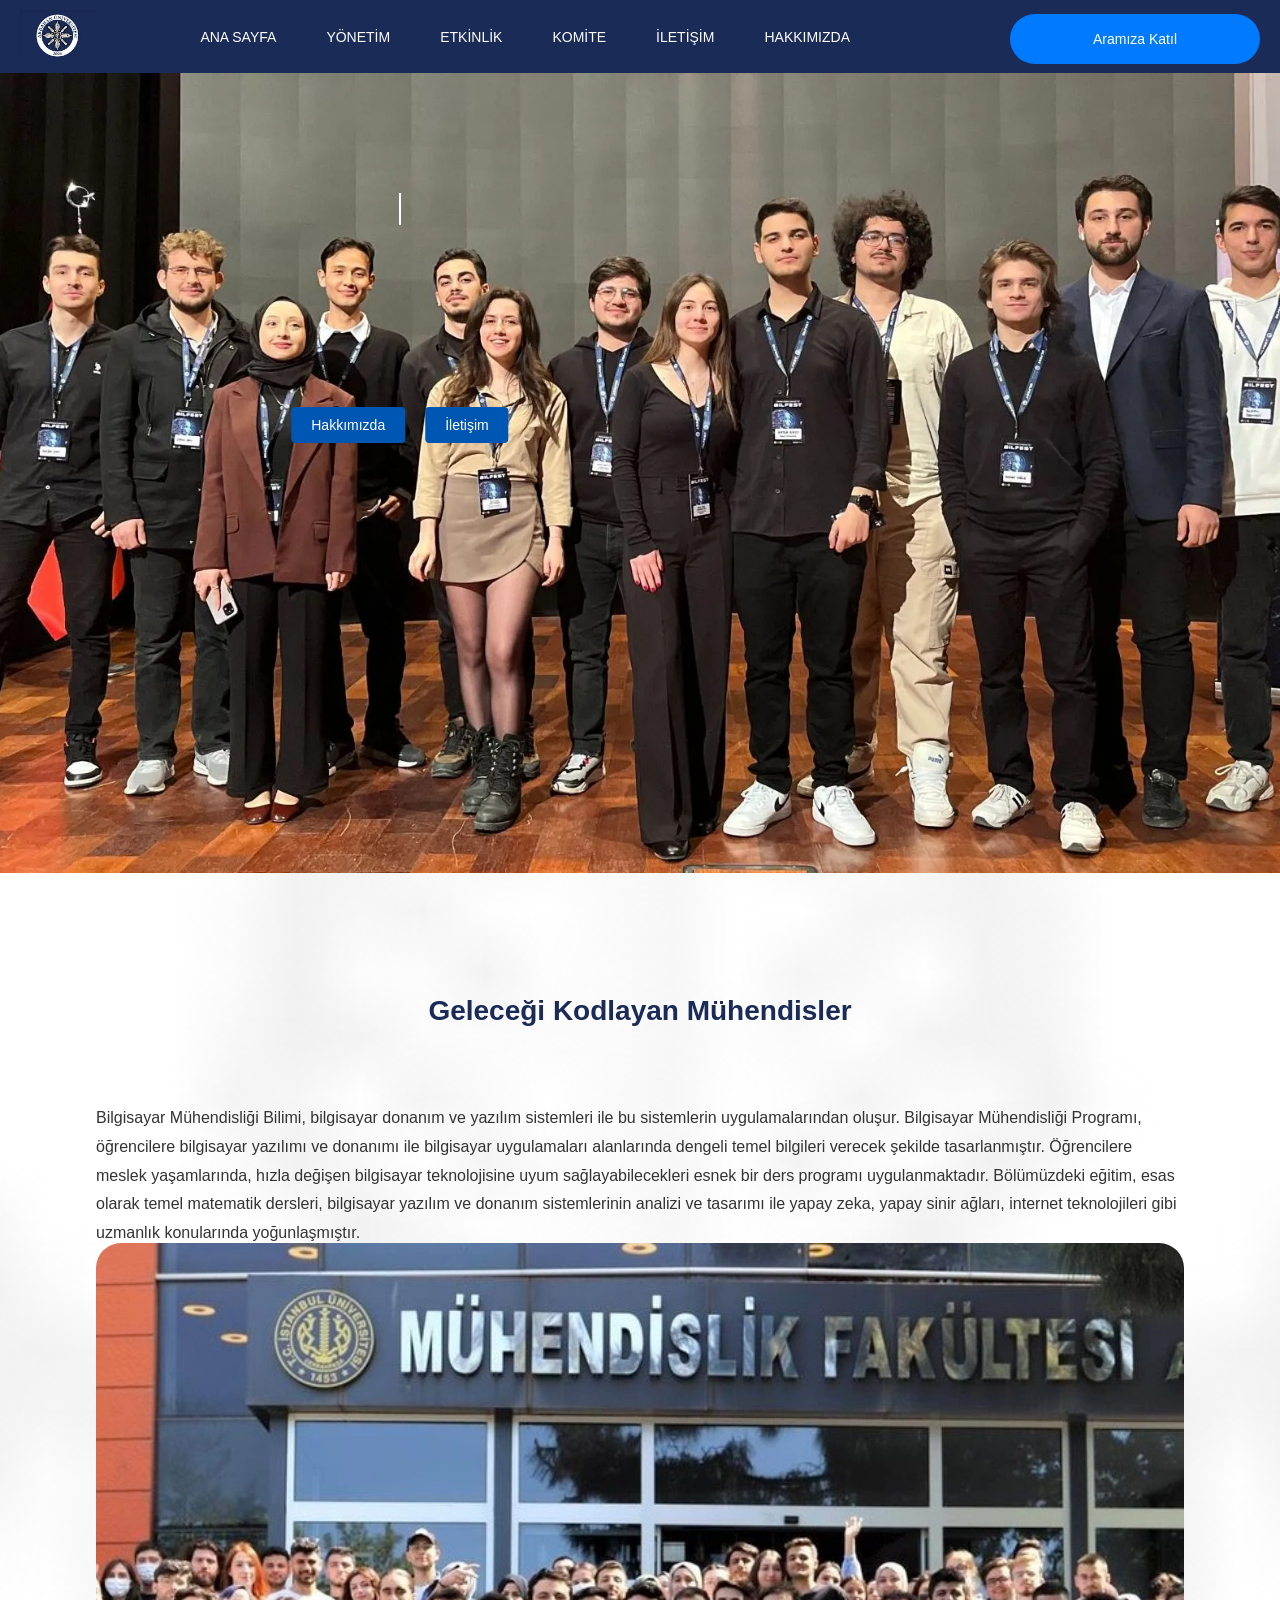
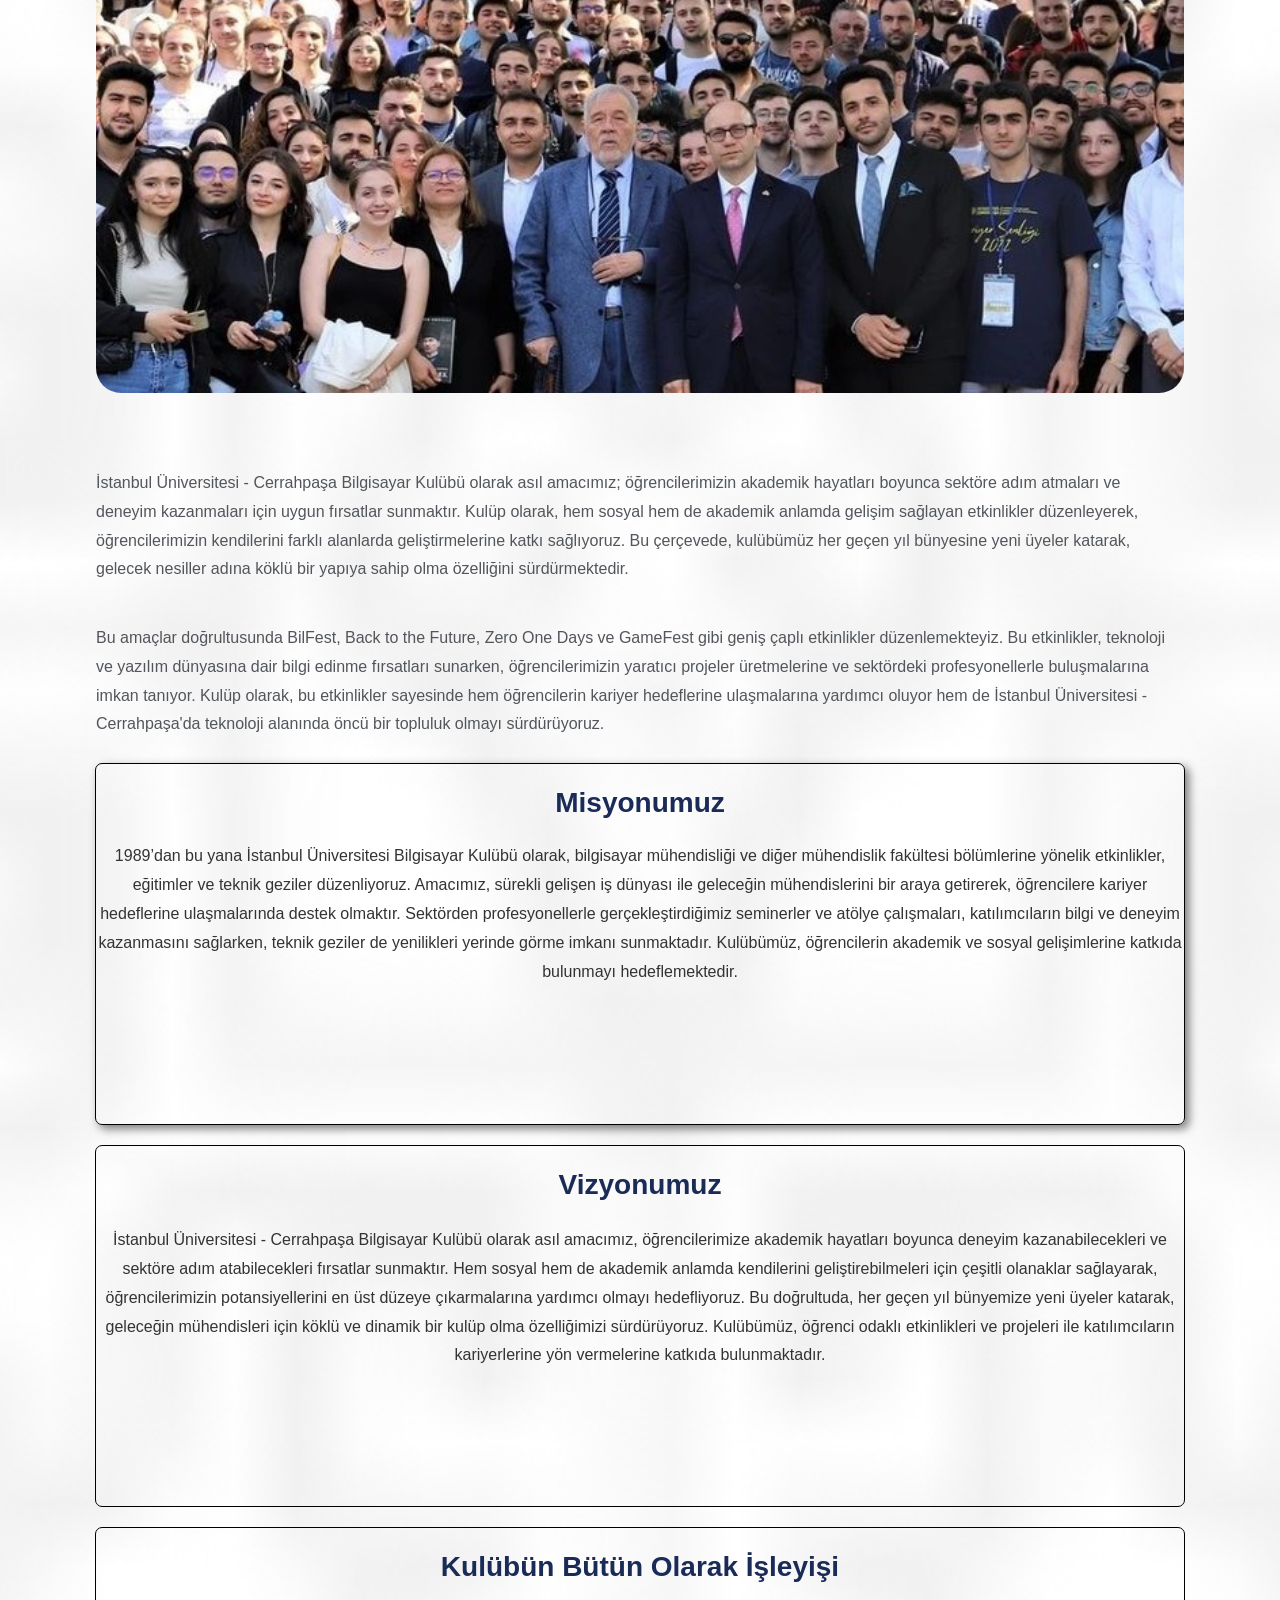
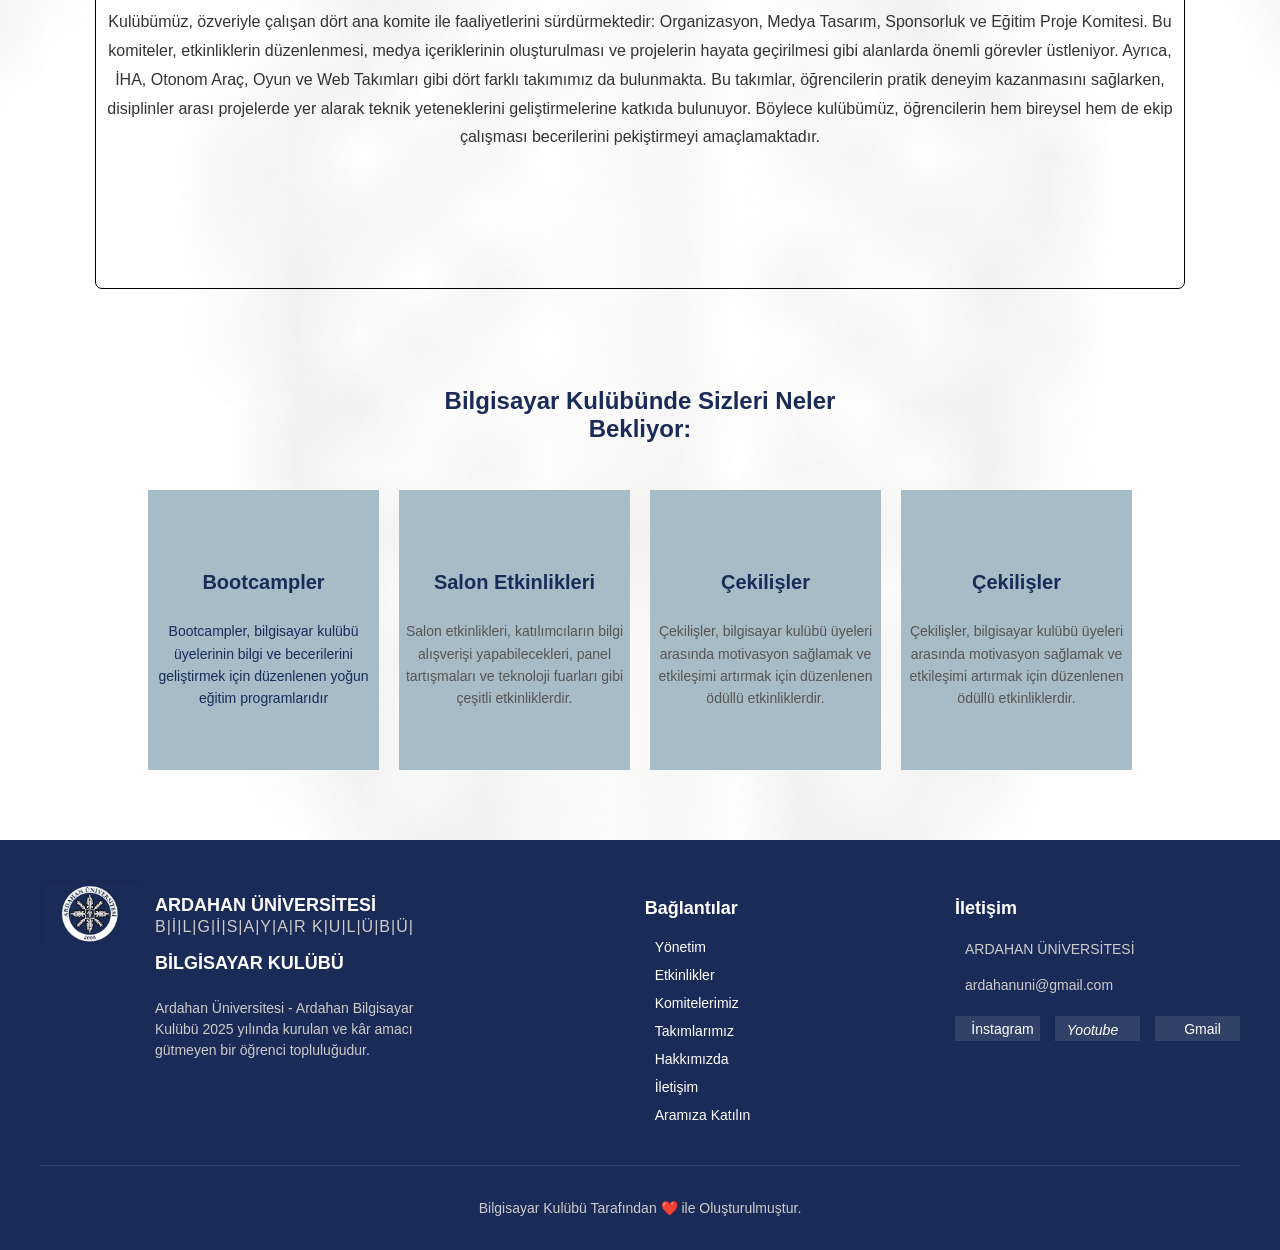
==== commit 21dec1f3: "Add files via upload" ====
--- a/index.html
+++ b/index.html
@@ -1,24 +1,200 @@
 <!DOCTYPE html>
-<html lang="en">
+<html lang="tr">
 <head>
-    <meta charset="UTF-8">
-    <meta name="viewport" content="width=device-width, initial-scale=1.0">
-    <title>Document</title>
-   <link href="https://cdn.jsdelivr.net/npm/bootstrap@5.3.6/dist/css/bootstrap.min.css" rel="stylesheet" integrity="sha384-4Q6Gf2aSP4eDXB8Miphtr37CMZZQ5oXLH2yaXMJ2w8e2ZtHTl7GptT4jmndRuHDT" crossorigin="anonymous">
-  </head>
+  <meta charset="UTF-8">
+  <title>Logo'lu Nav Menü</title>
+  <link rel="stylesheet" href="bilgisayarkulubu.css">
 </head>
 <body>
-    
-
-
-
-
-
-
-
-<h1 class="display-1">WEB PROJESİ YÖNETİMİ SINAVINDAYIZ</h1>
-
- <script src="https://cdn.jsdelivr.net/npm/@popperjs/core@2.11.8/dist/umd/popper.min.js" integrity="sha384-I7E8VVD/ismYTF4hNIPjVp/Zjvgyol6VFvRkX/vR+Vc4jQkC+hVqc2pM8ODewa9r" crossorigin="anonymous"></script>
-<script src="https://cdn.jsdelivr.net/npm/bootstrap@5.3.6/dist/js/bootstrap.min.js" integrity="sha384-RuyvpeZCxMJCqVUGFI0Do1mQrods/hhxYlcVfGPOfQtPJh0JCw12tUAZ/Mv10S7D" crossorigin="anonymous"></script>
+  <div class="nav-container">
+    <div class="nav-left">
+      <img src="arülogo.jpeg" alt="Logo" class="logo">
+    </div>
+
+    <div class="nav-center">
+
+      <nav class="nav-menu">
+        <a href="bilgisayarkulubu.html">Ana Sayfa</a>
+        <a href="yonetim.html">Yönetim</a>
+        <a href="etkinlik.html">Etkinlik</a>
+        <a href="komite.html">Komite</a>
+        <a href="iletisim.html">İletişim</a>
+        <a href="hakkimizda.html">Hakkımızda</a>
+      </nav>
+    </div>
+
+    <div class="nav-right">
+      <button class="join-btn"><a href="iletisim.html">Aramıza Katıl</a></button>
+    </div>
+  </div>
+<div class="arkaresim">
+  <div class="image-container">
+ 
+    <div class="typewriter-text">Bizimle Birlikte Teknolojiyi Şekillendirin.</div>
+    <div class="button-group">
+      <button class="btn"><a href="">Hakkımızda</a></button>
+      <button class="btn"><a href="">İletişim</a></button>
+    </div>
+  </div>
+  
+</div>
+
+<div class="baslik">
+<h2>Geleceği Kodlayan Mühendisler</h2>
+</div>
+<div class="baslik1">
+<p>
+  Bilgisayar Mühendisliği Bilimi, bilgisayar donanım ve yazılım sistemleri ile bu sistemlerin uygulamalarından oluşur.
+   Bilgisayar Mühendisliği Programı, öğrencilere bilgisayar yazılımı ve donanımı ile bilgisayar uygulamaları alanlarında dengeli temel bilgileri verecek şekilde tasarlanmıştır.
+    Öğrencilere meslek yaşamlarında, hızla değişen bilgisayar teknolojisine uyum sağlayabilecekleri esnek bir ders programı uygulanmaktadır.
+     Bölümüzdeki eğitim, esas olarak temel matematik dersleri, bilgisayar yazılım ve donanım sistemlerinin analizi ve tasarımı ile yapay zeka, yapay sinir ağları, internet teknolojileri gibi uzmanlık konularında yoğunlaşmıştır.
+</p>
+</div>
+<div class="gorsel">
+
+</div>
+<div class="baslik2">
+<p>
+  İstanbul Üniversitesi - Cerrahpaşa Bilgisayar Kulübü olarak asıl amacımız; öğrencilerimizin akademik hayatları boyunca sektöre adım atmaları ve deneyim kazanmaları için uygun fırsatlar sunmaktır. 
+  Kulüp olarak, hem sosyal hem de akademik anlamda gelişim sağlayan etkinlikler düzenleyerek, öğrencilerimizin kendilerini farklı alanlarda geliştirmelerine katkı sağlıyoruz.
+   Bu çerçevede, kulübümüz her geçen yıl bünyesine yeni üyeler katarak, gelecek nesiller adına köklü bir yapıya sahip olma özelliğini sürdürmektedir.
+</p>
+</div>
+<div class="baslik3">
+<p>
+  Bu amaçlar doğrultusunda BilFest, Back to the Future, Zero One Days ve GameFest gibi geniş çaplı etkinlikler düzenlemekteyiz.
+   Bu etkinlikler, teknoloji ve yazılım dünyasına dair bilgi edinme fırsatları sunarken, öğrencilerimizin yaratıcı projeler üretmelerine ve sektördeki profesyonellerle buluşmalarına imkan tanıyor. 
+   Kulüp olarak, bu etkinlikler sayesinde hem öğrencilerin kariyer hedeflerine ulaşmalarına yardımcı oluyor hem de İstanbul Üniversitesi - Cerrahpaşa'da teknoloji alanında öncü bir topluluk olmayı sürdürüyoruz.
+</p>
+</div>
+
+<div class="kutu">
+
+  <div class="misyon">
+    <h2>Misyonumuz</h2>
+  </div>
+
+  <p class="misyonmetin">  <!--p etiketinin iççinde class kullnadım-->
+    1989’dan bu yana İstanbul Üniversitesi Bilgisayar Kulübü olarak, bilgisayar mühendisliği ve diğer mühendislik fakültesi bölümlerine yönelik etkinlikler, eğitimler ve teknik geziler düzenliyoruz.
+     Amacımız, sürekli gelişen iş dünyası ile geleceğin mühendislerini bir araya getirerek, öğrencilere kariyer hedeflerine ulaşmalarında destek olmaktır. 
+     Sektörden profesyonellerle gerçekleştirdiğimiz seminerler ve atölye çalışmaları, katılımcıların bilgi ve deneyim kazanmasını sağlarken, teknik geziler de yenilikleri yerinde görme imkanı sunmaktadır.
+      Kulübümüz, öğrencilerin akademik ve sosyal gelişimlerine katkıda bulunmayı hedeflemektedir.
+  </p>
+
+</div>
+
+
+
+<!-- vizyon -->
+
+
+<div class="kutu1">
+
+  <div class="vizyon">
+    <h2>Vizyonumuz</h2>
+  </div>
+
+  <p class="vizyonmetin">  <!--p etiketinin iççinde class kullnadım-->
+    İstanbul Üniversitesi - Cerrahpaşa Bilgisayar Kulübü olarak asıl amacımız, öğrencilerimize akademik hayatları boyunca deneyim kazanabilecekleri ve sektöre adım atabilecekleri fırsatlar sunmaktır. 
+    Hem sosyal hem de akademik anlamda kendilerini geliştirebilmeleri için çeşitli olanaklar sağlayarak, öğrencilerimizin potansiyellerini en üst düzeye çıkarmalarına yardımcı olmayı hedefliyoruz.
+     Bu doğrultuda, her geçen yıl bünyemize yeni üyeler katarak, geleceğin mühendisleri için köklü ve dinamik bir kulüp olma özelliğimizi sürdürüyoruz.
+      Kulübümüz, öğrenci odaklı etkinlikleri ve projeleri ile katılımcıların kariyerlerine yön vermelerine katkıda bulunmaktadır.
+  </p>
+</div>
+<!--Kulüp-->
+
+<div class="kutu2">
+
+  <div class="kulup">
+    <h2>Kulübün Bütün Olarak İşleyişi</h2>
+  </div>
+
+  <p class="kulupmetin">  <!--p etiketinin iççinde class kullnadım-->
+    Kulübümüz, özveriyle çalışan dört ana komite ile faaliyetlerini sürdürmektedir: Organizasyon, Medya Tasarım, Sponsorluk ve Eğitim Proje Komitesi. 
+    Bu komiteler, etkinliklerin düzenlenmesi, medya içeriklerinin oluşturulması ve projelerin hayata geçirilmesi gibi alanlarda önemli görevler üstleniyor.
+     Ayrıca, İHA, Otonom Araç, Oyun ve Web Takımları gibi dört farklı takımımız da bulunmakta.
+      Bu takımlar, öğrencilerin pratik deneyim kazanmasını sağlarken, disiplinler arası projelerde yer alarak teknik yeteneklerini geliştirmelerine katkıda bulunuyor.
+       Böylece kulübümüz, öğrencilerin hem bireysel hem de ekip çalışması becerilerini pekiştirmeyi amaçlamaktadır.
+  </p>
+</div>
+
+<div class="altbaslik">
+    <h4>Bilgisayar Kulübünde Sizleri Neler Bekliyor:</h4>
+</div>
+
+<div class="kartlar">
+                      <!--bootcapmler-->
+                      <div class="bootcampler">
+                        <br><br><br>
+                          <h4>Bootcampler</h4>
+                          <p>Bootcampler, bilgisayar kulübü üyelerinin bilgi ve becerilerini geliştirmek için düzenlenen yoğun eğitim programlarıdır</p>
+                      </div>
+                      <!--salon etkinlikleri-->
+                      <div class="salon">
+                        <br><br><br>
+                          <h4>Salon Etkinlikleri</h4>
+                          <p>Salon etkinlikleri, katılımcıların bilgi alışverişi yapabilecekleri, panel tartışmaları ve teknoloji fuarları gibi çeşitli etkinliklerdir.</p>
+                      </div>
+                      <!--çekiliş-->
+                      <div class="cekilis">
+                        <br><br><br>
+                          <h4>Çekilişler</h4>
+                          <p>Çekilişler, bilgisayar kulübü üyeleri arasında motivasyon sağlamak ve etkileşimi artırmak için düzenlenen ödüllü etkinliklerdir.</p>
+                      </div>
+                      <!--takim-->
+                      <div class="takim">
+                        <br><br><br>
+                          <h4>Çekilişler</h4>
+                          <p>Çekilişler, bilgisayar kulübü üyeleri arasında motivasyon sağlamak ve etkileşimi artırmak için düzenlenen ödüllü etkinliklerdir.</p>
+                      </div>
+</div>
+  <!-- Footer Başlangıç -->
+<footer class="footer">
+<div class="container">
+<div class="footer-content">
+<div class="footer-logo-section">
+<img src="arülogo.jpeg" alt="Logo" class="footer-logo">
+<div class="club-info">
+<h2 class="club-name">ARDAHAN  ÜNİVERSİTESİ</h2>
+<h3 class="club-subtitle">B|İ|L|G|İ|S|A|Y|A|R K|U|L|Ü|B|Ü|</h3>
+<h2 class="club-department">BİLGİSAYAR KULÜBÜ</h2>
+<p class="club-description">
+ Ardahan  Üniversitesi - Ardahan Bilgisayar Kulübü 2025 yılında kurulan ve kâr amacı gütmeyen bir öğrenci topluluğudur.
+</p>
+</div>
+</div>
+        
+<div class="footer-links">
+<h3>Bağlantılar</h3>
+<ul>
+<li><i class="fas fa-chevron-right"></i>Yönetim</li>
+<li><i class="fas fa-chevron-right"></i>Etkinlikler</li>
+<li><i class="fas fa-chevron-right"></i>Komitelerimiz</li>
+<li><i class="fas fa-chevron-right"></i>Takımlarımız</li>
+<li><i class="fas fa-chevron-right"></i>Hakkımızda</li>
+<li><i class="fas fa-chevron-right"></i>İletişim</li>
+<li><i class="fas fa-chevron-right"></i>Aramıza Katılın</li>
+</ul>
+</div>
+        
+<div class="footer-contact">
+<h3>İletişim</h3>
+<p><i class="fas fa-map-marker-alt"></i> ARDAHAN ÜNİVERSİTESİ</p>
+<p><i class="fas fa-envelope"></i>ardahanuni@gmail.com</p>
+          
+<div class="social-icons">
+<a href="https://www.instagram.com/ardahanuniresmi/" class="social-icon"><i class="fab fa-instagram"></i>İnstagram</a>
+<a href="https://www.youtube.com/@ardahanuniresmi" class="social-icon"><i class="fab fa-youtube">Yootube</i></a>
+<a href=" tbmyo@ardahan.edu.tr" class="social-icon"><i class="fab fa-gmail"></i>Gmail</a>
+</div>
+</div>
+</div>
+      
+<div class="footer-bottom">
+<p>Bilgisayar Kulübü Tarafından <span class="heart">❤️</span> ile Oluşturulmuştur.</p>
+</div>
+</div>
+</footer>
+  <!-- Footer Bitiş -->
 </body>
 </html>
--- a/bilgisayarkulubu.css
+++ b/bilgisayarkulubu.css
@@ -0,0 +1,792 @@
+body {
+  margin: 0;
+  font-family: 'Inter', -apple-system, BlinkMacSystemFont, 'Segoe UI', Roboto, Oxygen, Ubuntu, Cantarell, 'Open Sans', 'Helvetica Neue', sans-serif;
+  background-image: url("arüarkaplan.png"); /* Resmin dosya adını ve uzantısını yaz */
+  background-size: cover; /* Resmi ekranı kaplayacak şekilde ayarlar */
+  background-repeat: no-repeat; /* Resmin tekrarlanmasını engeller */
+  background-position: center; /* Resmi ortalar */
+}
+
+.nav-container {
+    display: flex;
+    justify-content: space-between;
+    align-items: center;
+    flex-wrap: wrap;
+    background-color: #1A2B57;
+    padding: 10px 20px;
+    height: 53px;
+  
+    position: sticky;
+    top: 0;
+    z-index: 1000;
+
+}
+
+.logo {
+  height: 50px;
+  width: auto;
+  max-width: 100%;
+}
+
+.nav-center {
+  flex: 1;
+  display: flex;
+  justify-content: center;
+  margin: 10px 0;
+}
+
+.nav-menu {
+  display: flex;
+  flex-wrap: wrap;
+  gap: 50px;
+  justify-content: center;
+}
+
+.nav-menu a {
+  text-decoration: none;
+  color: #333;
+  font-family: 'Inter', sans-serif;
+  font-weight: 500;
+  white-space: nowrap;
+  font-size: 14px;
+  text-transform: uppercase;
+  color: white;
+}
+
+.nav-menu a:hover {
+  color: #007BFF;
+}
+
+.join-btn {
+  background-color: #007BFF;
+  color: white;
+  font-family: 'Inter', sans-serif;
+  border: none;
+  border-radius: 0;
+  cursor: pointer;
+  white-space: nowrap;
+  font-size: 14px;
+  font-weight: 500;
+  line-height: 1;
+  height: 50px;
+  width: 250px;
+  margin-left: 55px;
+  margin-top: 4px; /* Biraz yukarı alır */
+  border-radius: 25px;
+}
+
+
+.join-btn:hover {
+  background-color: #0056b3;
+}
+.join-btn a{
+  color: white;
+  text-decoration: none;
+}
+
+/* Ekran genişliği 600px'den küçükse (mobil) */
+@media (max-width: 600px) {
+  .nav-container {
+    flex-direction: column;
+    align-items: stretch;
+    text-align: center;
+  }
+
+  .nav-center {
+    order: -1;
+  }
+} 
+.arkaresim {
+  height: 800px;
+  width: 100%;
+  background-image: url(anagörsel.webp);
+  background-repeat: no-repeat;
+  background-size: cover;
+  background-position: center;
+}
+/* arka resim  kısmı ve hareket sistemi */
+/* Görsel konteynerinin stil ayarları */
+.image-container {
+  position: relative;
+  width: 800px;
+  height: 400px;
+  overflow: hidden;
+  font-family: 'Inter', sans-serif;
+}
+
+/* Arka plan görselinin stil ayarları */
+.background-image {
+  width: 100%;
+  height: 100%;
+  object-fit: cover;
+}
+
+/* Yazı tipi efektinin stil ayarları */
+.typewriter-text {
+  position: absolute;
+  top: 30%;
+  left: 50%;
+  transform: translateX(-50%); /* Yazıyı yatayda ortalar */
+  color: white;
+  font-size: 28px;
+  font-weight: bold;
+  white-space: nowrap; /* Yazının bir satırda kalmasını sağlar */
+  border-right: 2px solid white;  /* Yazıcı imleci efekti */
+  overflow: hidden;
+  width: 0;  /* Başlangıçta yazı genişliği sıfır */
+  animation: typing 2s ease-in-out 1s forwards, /* Yazı tipi efekti */
+             erase 2s ease-in-out 3s forwards,  /* Silme efekti */
+             restart 1s ease-in-out 5s forwards; /* Bitişten sonra hızlı başlatma */
+}
+
+/* Yazı tipi yazma animasyonu */
+@keyframes typing {
+  from { width: 0; }
+  to { width: 25ch; } /* Yazının genişliğini artırır */
+}
+
+/* Yazıyı silme animasyonu */
+@keyframes erase {
+  from { width: 30ch; }
+  to { width: 0; }
+}
+
+/* Yazı animasyonunu baştan başlatma (hızlı başlatma) */
+@keyframes restart {
+  from { width: 0; }
+  to { width: 0; }
+}
+
+/* Buton grubunun yerleşimi */
+.button-group {
+  position: absolute;
+  bottom: 30px;
+  left: 50%;
+  transform: translateX(-50%); /* Butonları yatayda ortalar */
+  display: flex;
+  gap: 20px; /* Butonlar arasına mesafe bırakır */
+}
+
+/* Buton stil ayarları */
+.btn {
+  background-color: #0056b3;
+  color: white;
+  border: none;
+  padding: 10px 20px;
+  font-size: 14px;
+  font-weight: 500;
+  cursor: pointer;
+  border-radius: 4px;
+  transition: background-color 0.3s; /* Renk değişimi animasyonu */
+}
+
+/* Buton üzerine gelindiğinde renk değişimi */
+.btn:hover {
+  background-color: #6194cb;
+  color: white;
+  
+}
+.btn a{
+  color: white;
+  text-decoration: none;
+}
+
+/* arka resim  kısmı ve hareket sistemi bitişi*/
+
+.baslik{
+  margin-top: 120px;
+  display: flex;
+  justify-content: center; /* yatay */
+  align-items: center;     /* dikey */
+  height: 35px;           /* sayfa yüksekliği kadar alan */
+}
+
+.baslik h2 {
+  font-family: 'Inter', sans-serif;
+  font-weight: 700;
+  font-size: 28px;
+  color: #1A2B57;
+}
+
+.baslik1 {
+  margin-top: 60px;
+  display: flex;
+  height: 95px;
+  width: 85%;              /* genişliğin %70'i */
+  margin-left: auto;       /* ortalamak için */
+  margin-right: auto;      /* ortalamak için */
+}
+
+.baslik1 p {
+  font-family: 'Inter', sans-serif;
+  font-weight: 400;
+  font-size: 16px;
+  line-height: 1.8;
+  color: #333333;
+}
+
+.gorsel {
+  margin-top: 60px;
+  display: flex;
+  height: 750px;
+  width: 85%;
+  margin-left: auto;
+  margin-right: auto;
+  
+  background-image: url(gorsel.jpg);
+  background-repeat: no-repeat; /* Tekrar etmesin */
+  background-size: cover;       /* Alanı kaplasın */
+  background-position: center;  /* Ortalansın */
+  border-radius: 25px;
+}
+.baslik2{
+  margin-top: 60px;
+  display: flex;
+  height: 95px;
+  width: 85%;              /* genişliğin %70'i */
+  margin-left: auto;       /* ortalamak için */
+  margin-right: auto;      /* ortalamak için */
+}
+
+.baslik2 p {
+  font-family: 'Inter', sans-serif;
+  font-weight: 400;
+  font-size: 16px;
+  line-height: 1.8;
+  color: #52565B;
+}
+
+.baslik3{
+  margin-top: 60px;
+  display: flex;
+  height: 95px;
+  width: 85%;              /* genişliğin %70'i */
+  margin-left: auto;       /* ortalamak için */
+  margin-right: auto;      /* ortalamak için */
+}
+
+.baslik3 p {
+  font-family: 'Inter', sans-serif;
+  font-weight: 400;
+  font-size: 16px;
+  line-height: 1.8;
+  color: #52565B;
+}
+
+/* kutu kısmı ve hareket sistemi */
+
+.kutu {
+  margin-top: 60px;
+  height: 360px;
+  width: 85%;
+  margin-left: auto;
+  margin-right: auto;
+  border-style: solid;
+  border-width: 1px;
+  box-shadow: 4px 4px 10px rgba(0, 0, 0, 0.5);
+  border-radius: 7px;
+  transition: transform 0.3s ease-in-out; /* Hareketi düzgünleştirir */
+}
+
+.kutu:hover {
+  transform: translateY(-10px); /* Yukarı doğru hareket eder */
+}
+
+/* kutu bitişi */
+
+/* misyon */
+
+.misyon{
+  
+  text-align: center;
+  margin-top: 5px;
+  margin-left: auto;       /* ortalamak için */
+  margin-right: auto;      /* ortalamak için */
+}
+
+.misyon h2 {
+  font-family: 'Inter', sans-serif;
+  font-weight: 700;
+  font-size: 28px;
+  color: #1A2B57;
+}
+
+.misyonmetin{
+  text-align: center;
+  margin-top: 15px;
+  margin-left: auto;       /* ortalamak için */
+  margin-right: auto;      /* ortalamak için */
+  font-family: 'Inter', sans-serif;
+  font-weight: 400;
+  font-size: 16px;
+  line-height: 1.8;
+  color: #333333;
+}
+
+/* vizyon */
+.kutu1 {
+  margin-top: 20px;
+  height: 360px;
+  width: 85%;
+  margin-left: auto;
+  margin-right: auto;
+  border-style: solid;
+  border-radius: 7px;
+  border-width: 1px;
+  transition: transform 0.3s ease-in-out; /* Hareketi düzgünleştirir */
+}
+
+.kutu1:hover {
+  transform: translateY(-10px); /* Yukarı doğru hareket eder */
+}
+.vizyon{
+  text-align: center;
+  margin-top: 15px;
+  margin-left: auto;       /* ortalamak için */
+  margin-right: auto;      /* ortalamak için */
+}
+
+.vizyon h2 {
+  font-family: 'Inter', sans-serif;
+  font-weight: 700;
+  font-size: 28px;
+  color: #1A2B57;
+}
+
+.vizyonmetin{
+  text-align: center;
+  margin-top: 25px;
+  margin-left: auto;       /* ortalamak için */
+  margin-right: auto;      /* ortalamak için */
+  font-family: 'Inter', sans-serif;
+  font-weight: 400;
+  font-size: 16px;
+  line-height: 1.8;
+  color: #333333;
+}
+/* kulup */
+.kutu2 {
+  margin-top: 20px;
+  height: 360px;
+  width: 85%;
+  margin-left: auto;
+  margin-right: auto;
+  border-style: solid;
+  border-radius: 7px;
+  border-width: 1px;
+  transition: transform 0.3s ease-in-out; /* Hareketi düzgünleştirir */
+}
+
+.kutu2:hover {
+  transform: translateY(-10px); /* Yukarı doğru hareket eder */
+}
+.kulup{
+  text-align: center;
+  margin-top: 15px;
+  margin-left: auto;       /* ortalamak için */
+  margin-right: auto;      /* ortalamak için */
+}
+
+.kulup h2 {
+  font-family: 'Inter', sans-serif;
+  font-weight: 700;
+  font-size: 28px;
+  color: #1A2B57;
+}
+
+.kulupmetin{
+  text-align: center;
+  margin-top: 25px;
+  margin-left: auto;       /* ortalamak için */
+  margin-right: auto;      /* ortalamak için */
+  font-family: 'Inter', sans-serif;
+  font-weight: 400;
+  font-size: 16px;
+  line-height: 1.8;
+  color: #333333;
+}
+.altbaslik{
+margin-top: 65px;
+height: 50px;
+width: 455px;
+margin-left: auto;
+margin-right: auto;
+text-align: center;
+padding-top:1px;
+}
+
+.altbaslik h4 {
+  font-family: 'Inter', sans-serif;
+  font-weight: 700;
+  font-size: 24px;
+  color: #1A2B57;
+}
+
+/* genel kartlar kutusunun  ayarı*/
+.kartlar {
+  margin-bottom: 35px;
+  margin-top: 65px;
+  height: auto; /* Sabit yükseklik kaldırıldı */
+  width: 80%;
+  margin-left: auto;
+  margin-right: auto;
+  display: flex;           /* Kutuları yan yana diz */
+  gap: 20px;               /* Kutular arası boşluk */
+  padding: 20px;           /* İç boşluk */
+  box-sizing: border-box;  /* Padding genişliğe dahil olsun */
+}
+
+/* bootcampler*/
+.bootcampler{
+  display: inline-block;
+  text-align: center;
+  height: 280px;
+  width:300px;
+  background-color: #a8bcc8;
+  transition: transform 0.3s ease-in-out; /* Hareketi düzgünleştirir */
+}
+
+.bootcampler h4 {
+  font-family: 'Inter', sans-serif;
+  font-weight: 600;
+  font-size: 20px;
+  color: #1A2B57;
+}
+
+.bootcampler p {
+  font-family: 'Inter', sans-serif;
+  font-weight: 400;
+  font-size: 14px;
+  line-height: 1.6;
+  color: #1A2B57;
+}
+
+.bootcampler:hover{
+  transform: translateY(-10px); /* Yukarı doğru hareket eder */
+  background-color: #1A2B57;
+}
+
+.bootcampler:hover h4, .bootcampler:hover p {
+  color: #FFFFFF;
+}
+
+/* salon etkinlikleri*/
+.salon{
+  display: inline-block;
+  text-align: center;
+  height: 280px;
+  width:300px;
+  background-color: #a8bcc8;
+  transition: transform 0.3s ease-in-out; /* Hareketi düzgünleştirir */
+}
+
+.salon h4 {
+  font-family: 'Inter', sans-serif;
+  font-weight: 600;
+  font-size: 20px;
+  color: #1A2B57;
+}
+
+.salon p {
+  font-family: 'Inter', sans-serif;
+  font-weight: 400;
+  font-size: 14px;
+  line-height: 1.6;
+  color: #555555;
+}
+
+.salon:hover{
+  transform: translateY(-10px); /* Yukarı doğru hareket eder */
+  background-color: #1C2952;
+}
+
+.salon:hover h4, .salon:hover p {
+  color: #FFFFFF;
+}
+
+/* ÇEKİLİŞ*/
+.cekilis{
+  display: inline-block;
+  text-align: center;
+  height: 280px;
+  width:300px;
+  background-color: #a8bcc8;
+  transition: transform 0.3s ease-in-out; /* Hareketi düzgünleştirir */
+}
+
+.cekilis h4 {
+  font-family: 'Inter', sans-serif;
+  font-weight: 600;
+  font-size: 20px;
+  color: #1A2B57;
+}
+
+.cekilis p {
+  font-family: 'Inter', sans-serif;
+  font-weight: 400;
+  font-size: 14px;
+  line-height: 1.6;
+  color: #555555;
+}
+
+.cekilis:hover{
+  transform: translateY(-10px); /* Yukarı doğru hareket eder */
+  background-color: #1C2952;
+}
+
+.cekilis:hover h4, .cekilis:hover p {
+  color: #FFFFFF;
+}
+
+/* Takim*/
+.takim{
+  display: inline-block;
+  text-align: center;
+  height: 280px;
+  width:300px;
+  background-color: #a8bcc8;
+  transition: transform 0.3s ease-in-out; /* Hareketi düzgünleştirir */
+}
+
+.takim h4 {
+  font-family: 'Inter', sans-serif;
+  font-weight: 600;
+  font-size: 20px;
+  color: #1A2B57;
+}
+
+.takim p {
+  font-family: 'Inter', sans-serif;
+  font-weight: 400;
+  font-size: 14px;
+  line-height: 1.6;
+  color: #555555;
+}
+
+.takim:hover{
+  transform: translateY(-10px); /* Yukarı doğru hareket eder */
+  background-color: #1C2952;
+}
+
+.takim:hover h4, .takim:hover p {
+  color: #FFFFFF;
+}
+
+/* Alt metin kısmı */
+.altmetin {
+  margin-top: 50px;
+  margin-bottom: 50px;
+  display: flex;
+  flex-direction: column;
+  align-items: center;
+}
+
+.resimkutusu {
+  height: 200px;
+  width: 300px;
+  background-color: #ccc;
+  margin-bottom: 20px;
+}
+
+.resimkutuyazi {
+  text-align: center;
+  max-width: 600px;
+  font-family: 'Inter', sans-serif;
+  font-weight: 400;
+  font-size: 14px;
+  line-height: 1.6;
+  color: #555555;
+}
+
+/* FOOTER STYLES */
+.footer {
+  background-color: #1A2B57;
+  color: white;
+  padding: 40px 0 20px;
+  width: 100%;
+  margin-top: 50px;
+}
+
+.container {
+  max-width: 1200px;
+  margin: 0 auto;
+  padding: 0 20px;
+}
+
+.footer-content {
+  display: flex;
+  flex-wrap: wrap;
+  justify-content: space-between;
+  gap: 30px;
+  margin-bottom: 30px;
+}
+
+.footer-logo-section {
+  display: flex;
+  align-items: flex-start;
+  gap: 15px;
+  max-width: 400px;
+}
+
+.footer-logo {
+  width: 100px;
+  height: auto;
+}
+
+.club-info {
+  display: flex;
+  flex-direction: column;
+}
+
+.club-name {
+  font-family: 'Inter', sans-serif;
+  font-size: 18px;
+  font-weight: 700;
+  margin-bottom: 0;
+}
+
+.club-subtitle {
+  font-family: 'Inter', sans-serif;
+  font-size: 16px;
+  font-weight: 500;
+  letter-spacing: 1px;
+  margin: 2px 0;
+  color: #ccc;
+}
+
+.club-department {
+  font-family: 'Inter', sans-serif;
+  font-size: 18px;
+  font-weight: 700;
+  margin-bottom: 10px;
+}
+
+.club-description {
+  font-family: 'Inter', sans-serif;
+  font-size: 14px;
+  line-height: 1.5;
+  color: #ccc;
+}
+
+.footer-links h3, .footer-contact h3 {
+  font-family: 'Inter', sans-serif;
+  font-size: 18px;
+  font-weight: 600;
+  margin-bottom: 20px;
+  position: relative;
+}
+
+.footer-links ul {
+  list-style: none;
+  padding: 0;
+  margin: 0;
+}
+
+.footer-links li {
+  font-family: 'Inter', sans-serif;
+  margin-bottom: 12px;
+  display: flex;
+  align-items: center;
+  cursor: pointer;
+  transition: color 0.3s;
+  font-size: 14px;
+}
+
+.footer-links li:hover {
+  color: #ccc;
+}
+
+.footer-links i {
+  margin-right: 10px;
+  font-size: 12px;
+}
+
+.footer-contact p {
+  font-family: 'Inter', sans-serif;
+  margin-bottom: 15px;
+  display: flex;
+  align-items: flex-start;
+  color: #ccc;
+  font-size: 14px;
+  line-height: 1.5;
+}
+
+.footer-contact i {
+  margin-right: 10px;
+  margin-top: 3px;
+}
+
+.social-icons {
+  display: flex;
+  gap: 15px;
+  margin-top: 20px;
+}
+
+.social-icon {
+  font-family: 'Inter', sans-serif;
+  display: flex;
+  align-items: center;
+  justify-content: center;
+  width: 85px;
+  height: 25px;
+  background-color: rgba(255, 255, 255, 0.1);
+  color: white;
+  text-decoration: none;
+  transition: background-color 0.3s;
+  font-size: 14px;
+}
+
+.social-icon:hover {
+  background-color: rgba(255, 255, 255, 0.2);
+}
+
+.footer-bottom {
+  text-align: center;
+  padding-top: 20px;
+  border-top: 1px solid rgba(255, 255, 255, 0.1);
+  font-family: 'Inter', sans-serif;
+  font-size: 14px;
+  color: #ccc;
+}
+
+.heart {
+  color: #ff4d4d;
+}
+
+/* Responsive design for footer */
+@media (max-width: 768px) {
+  .footer-content {
+    flex-direction: column;
+  }
+  
+  .footer-logo-section {
+    max-width: 100%;
+  }
+  
+  .footer-links, .footer-contact {
+    width: 100%;
+  }
+  
+  .kartlar {
+    flex-direction: column;
+    align-items: center;
+  }
+  
+  .bootcampler, .salon, .cekilis, .takim {
+    width: 100%;
+    margin-bottom: 20px;
+  }
+}
+
+/* Additional responsive improvements */
+@media (max-width: 992px) {
+  .kutu, .kutu1, .kutu2 {
+    height: auto;
+    padding: 20px;
+  }
+  
+  .baslik1, .baslik2, .baslik3 {
+    height: auto;
+    padding: 15px;
+  }
+}
